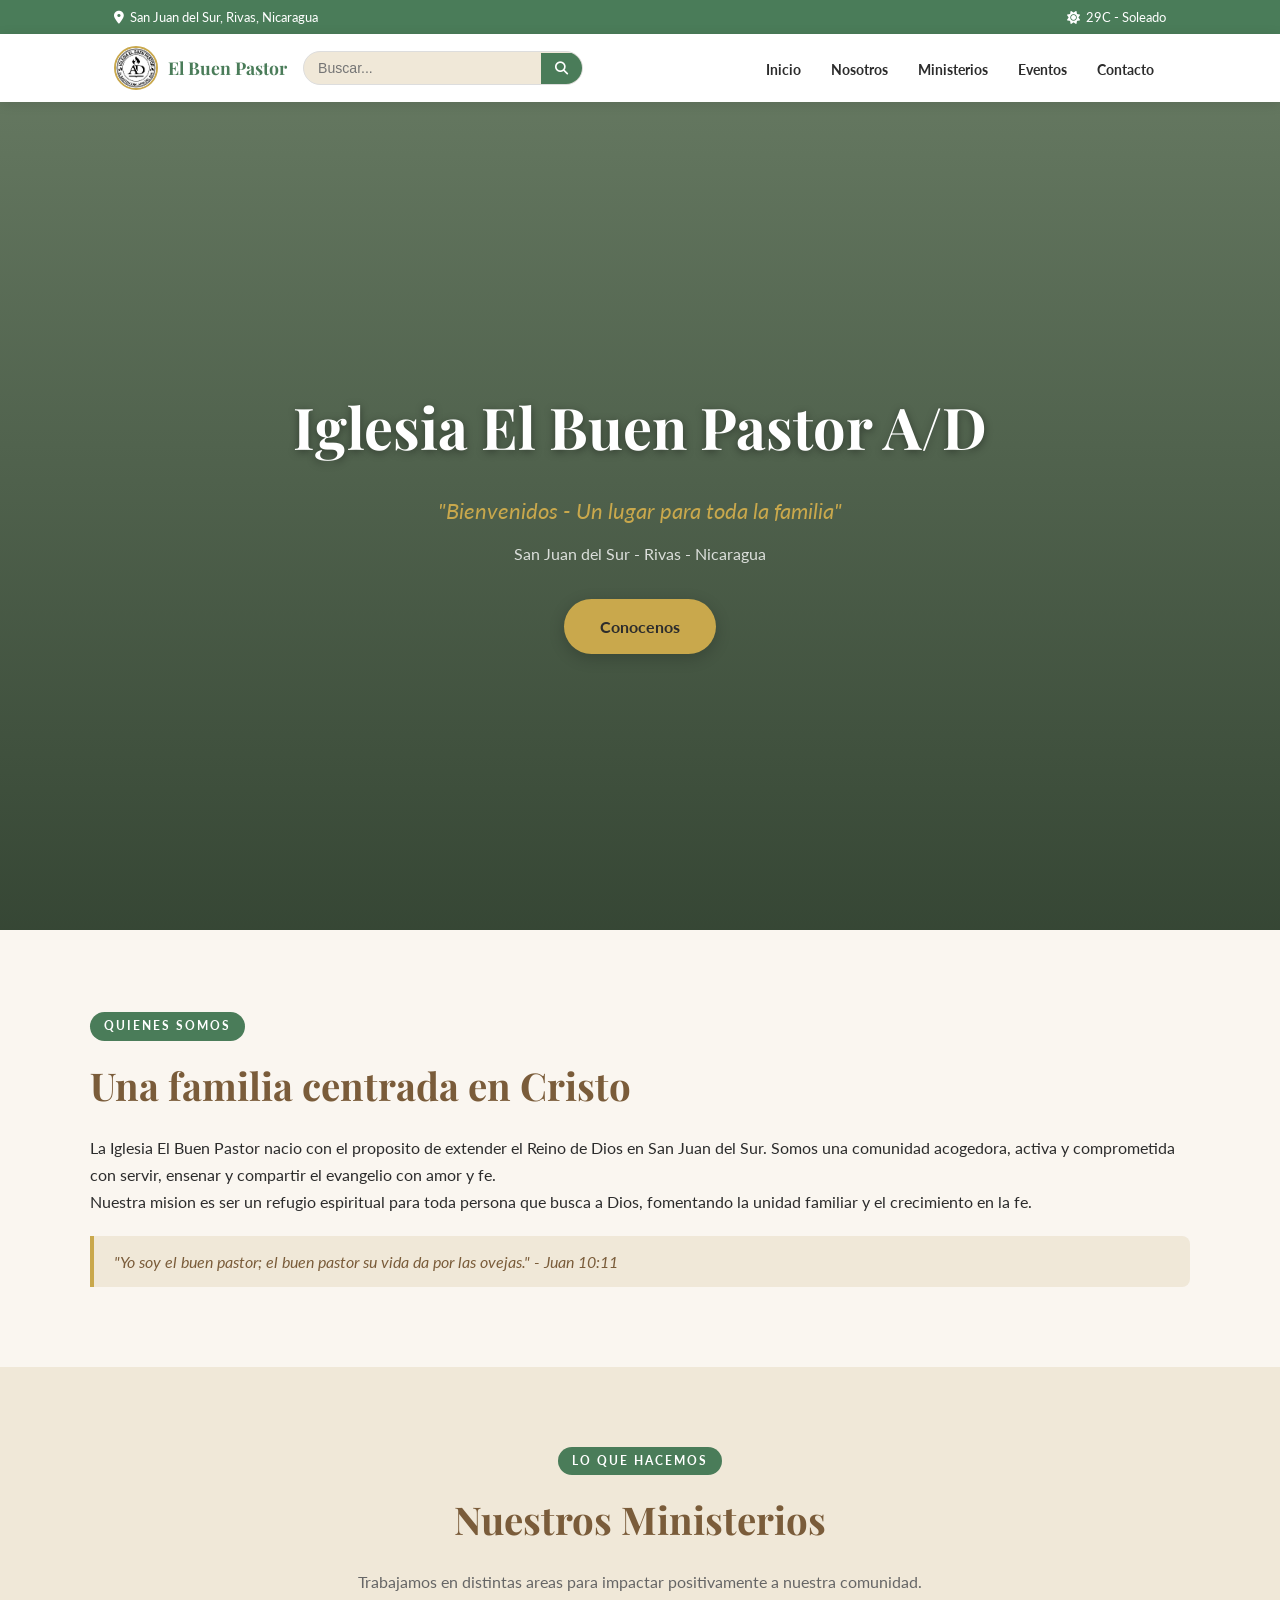
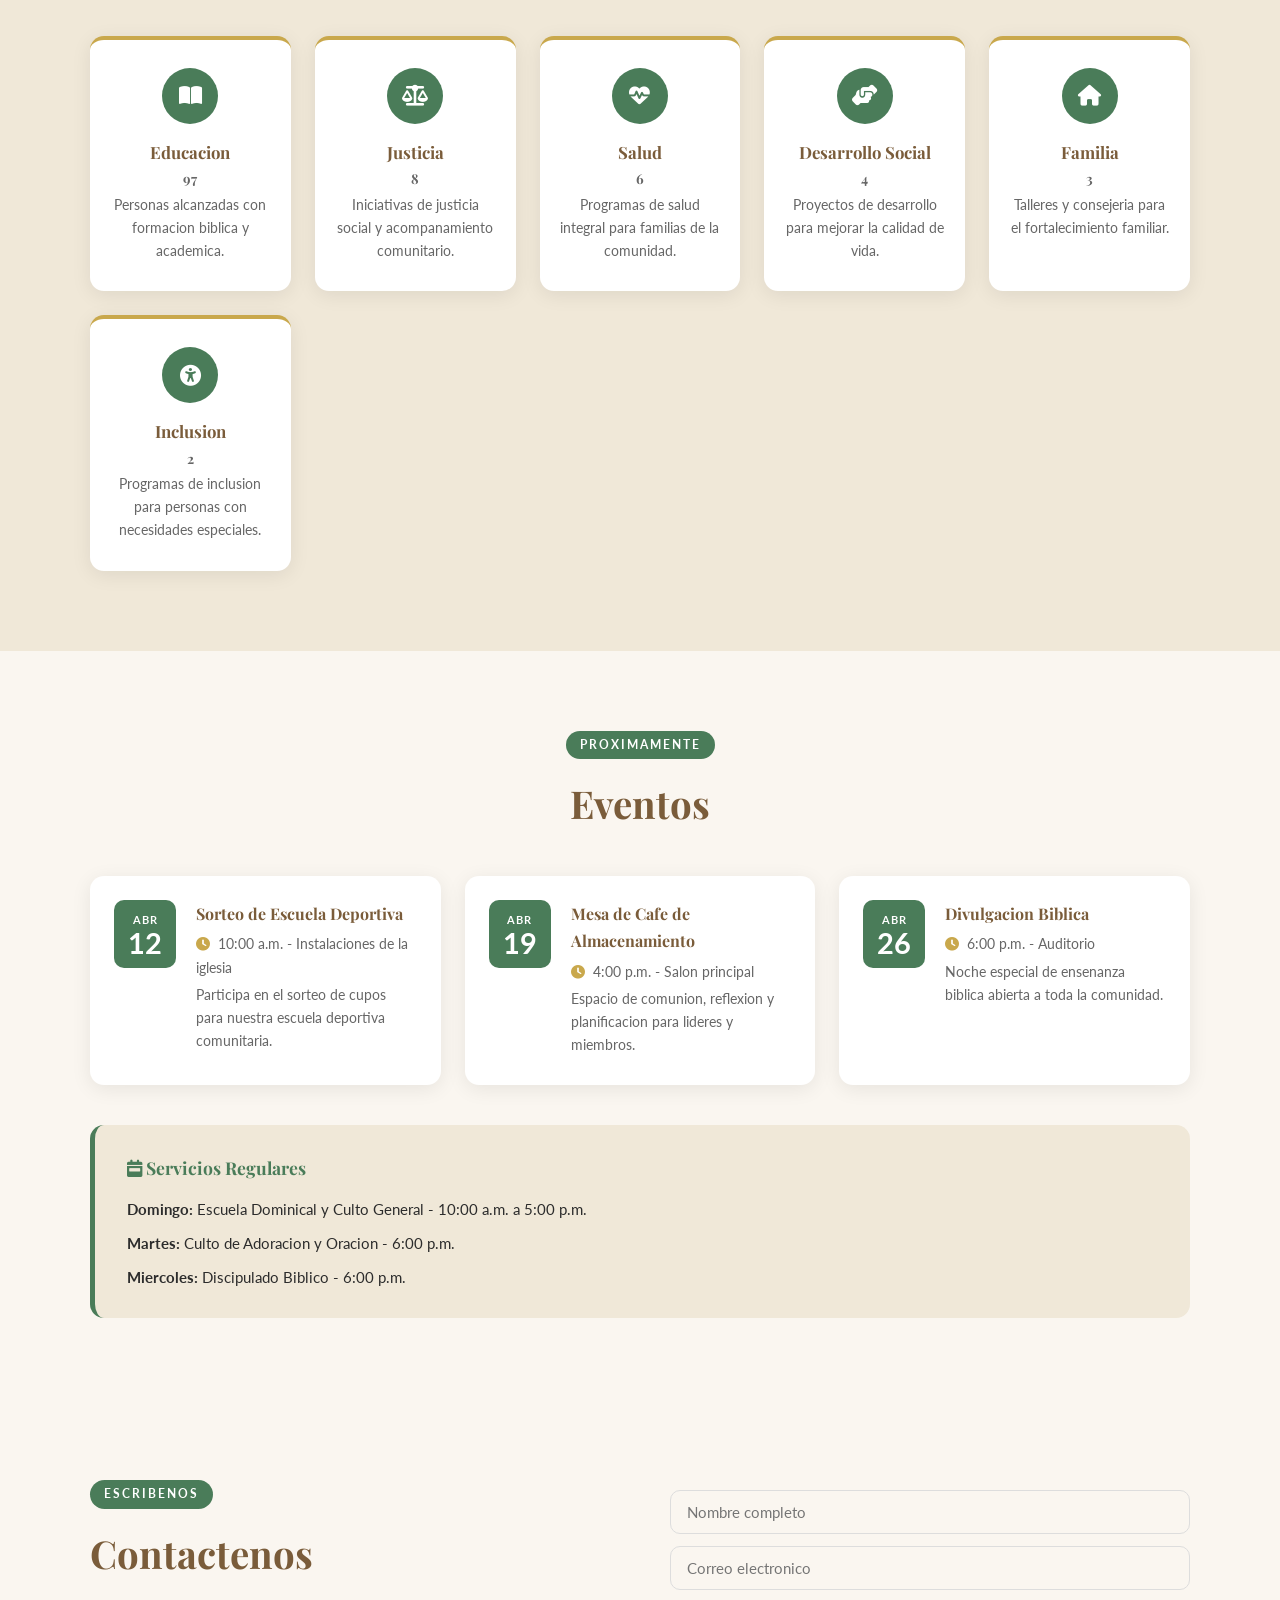
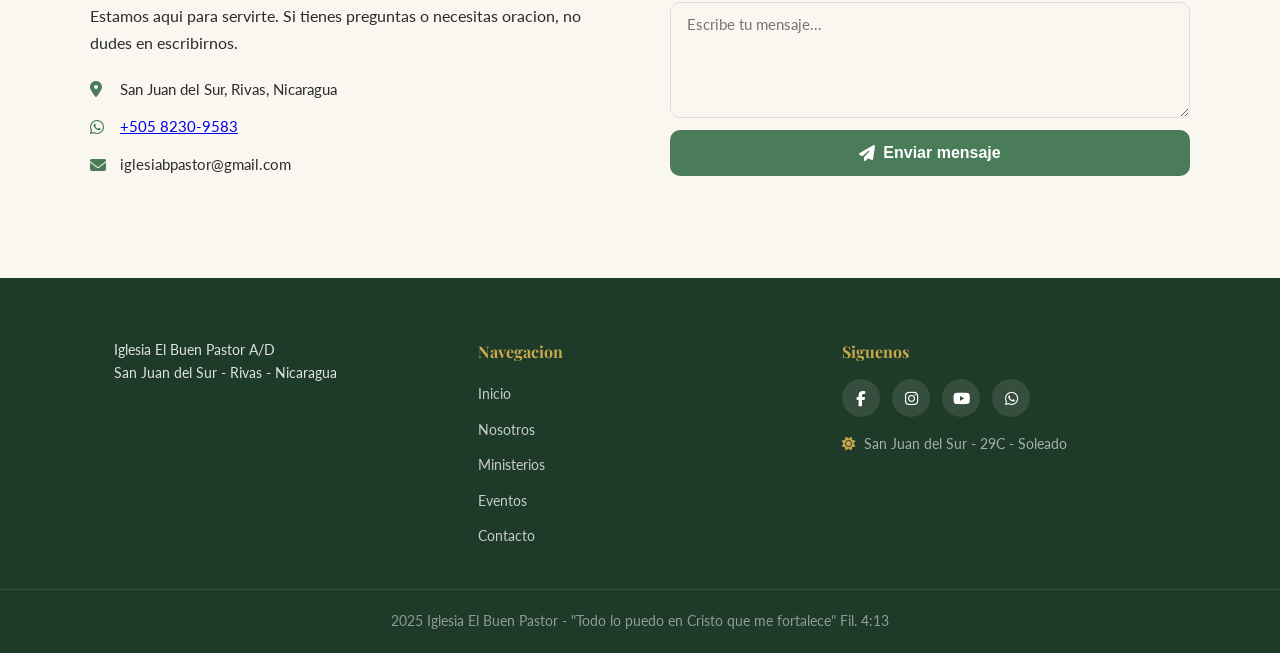
==== index.html @ 1d716d37 "Quitar telefono, dejar solo WhatsApp" ====
﻿<!DOCTYPE html>
<html lang="es">
<head>
  <meta charset="UTF-8">
  <meta name="viewport" content="width=device-width, initial-scale=1.0">
  <title>Iglesia El Buen Pastor - San Juan del Sur</title>
  <link rel="stylesheet" href="style.css">
  <link href="https://fonts.googleapis.com/css2?family=Playfair+Display:wght@600;700&family=Lato:wght@300;400;700&display=swap" rel="stylesheet">
  <link rel="stylesheet" href="https://cdnjs.cloudflare.com/ajax/libs/font-awesome/6.5.0/css/all.min.css">
</head>
<body>
  <div class="topbar">
    <div class="topbar-inner">
      <span><i class="fas fa-map-marker-alt"></i> San Juan del Sur, Rivas, Nicaragua</span>
      <span><i class="fas fa-sun"></i> 29C - Soleado</span>
    </div>
  </div>
  <nav class="navbar" id="navbar">
    <div class="nav-inner">
      <a href="#inicio" class="nav-logo">
        <img src="logo.jpg" alt="Logo">
        <span>El Buen Pastor</span>
      </a>
      <div class="search-bar">
        <input type="text" id="searchInput" placeholder="Buscar...">
        <button onclick="buscar()"><i class="fas fa-search"></i></button>
      </div>
      <button class="hamburger" id="hamburger"><i class="fas fa-bars"></i></button>
      <ul class="nav-links" id="navLinks">
        <li><a href="#inicio">Inicio</a></li>
        <li><a href="#nosotros">Nosotros</a></li>
        <li><a href="#ministerios">Ministerios</a></li>
        <li><a href="#eventos">Eventos</a></li>
        <li><a href="#contacto">Contacto</a></li>
      </ul>
    </div>
  </nav>
  <header id="inicio" class="hero">
    <div class="hero-overlay">
      <h1>Iglesia El Buen Pastor A/D</h1>
      <p class="hero-lema">"Bienvenidos - Un lugar para toda la familia"</p>
      <p class="hero-sub">San Juan del Sur - Rivas - Nicaragua</p>
      <a href="#nosotros" class="btn-hero">Conocenos</a>
    </div>
  </header>
  <main>
    <section id="nosotros" class="section fade-in">
      <div class="section-inner">
        <div class="col-text">
          <span class="label">Quienes somos</span>
          <h2>Una familia centrada en Cristo</h2>
          <p>La Iglesia El Buen Pastor nacio con el proposito de extender el Reino de Dios en San Juan del Sur. Somos una comunidad acogedora, activa y comprometida con servir, ensenar y compartir el evangelio con amor y fe.</p>
          <p>Nuestra mision es ser un refugio espiritual para toda persona que busca a Dios, fomentando la unidad familiar y el crecimiento en la fe.</p>
          <blockquote>"Yo soy el buen pastor; el buen pastor su vida da por las ovejas." - Juan 10:11</blockquote>
        </div>
      </div>
    </section>
    <section id="ministerios" class="section section-alt fade-in">
      <div class="section-inner">
        <span class="label center">Lo que hacemos</span>
        <h2 class="center">Nuestros Ministerios</h2>
        <p class="center sub">Trabajamos en distintas areas para impactar positivamente a nuestra comunidad.</p>
        <div class="cards">
          <div class="card"><div class="card-icon"><i class="fas fa-book-open"></i></div><h3>Educacion</h3><p class="card-num">97</p><p>Personas alcanzadas con formacion biblica y academica.</p></div>
          <div class="card"><div class="card-icon"><i class="fas fa-balance-scale"></i></div><h3>Justicia</h3><p class="card-num">8</p><p>Iniciativas de justicia social y acompanamiento comunitario.</p></div>
          <div class="card"><div class="card-icon"><i class="fas fa-heartbeat"></i></div><h3>Salud</h3><p class="card-num">6</p><p>Programas de salud integral para familias de la comunidad.</p></div>
          <div class="card"><div class="card-icon"><i class="fas fa-hands-helping"></i></div><h3>Desarrollo Social</h3><p class="card-num">4</p><p>Proyectos de desarrollo para mejorar la calidad de vida.</p></div>
          <div class="card"><div class="card-icon"><i class="fas fa-home"></i></div><h3>Familia</h3><p class="card-num">3</p><p>Talleres y consejeria para el fortalecimiento familiar.</p></div>
          <div class="card"><div class="card-icon"><i class="fas fa-universal-access"></i></div><h3>Inclusion</h3><p class="card-num">2</p><p>Programas de inclusion para personas con necesidades especiales.</p></div>
        </div>
      </div>
    </section>
    <section id="eventos" class="section fade-in">
      <div class="section-inner">
        <span class="label center">Proximamente</span>
        <h2 class="center">Eventos</h2>
        <div class="eventos-grid">
          <div class="evento-card"><div class="evento-fecha"><span class="mes">ABR</span><span class="dia">12</span></div><div class="evento-info"><h3>Sorteo de Escuela Deportiva</h3><p><i class="fas fa-clock"></i> 10:00 a.m. - Instalaciones de la iglesia</p><p>Participa en el sorteo de cupos para nuestra escuela deportiva comunitaria.</p></div></div>
          <div class="evento-card"><div class="evento-fecha"><span class="mes">ABR</span><span class="dia">19</span></div><div class="evento-info"><h3>Mesa de Cafe de Almacenamiento</h3><p><i class="fas fa-clock"></i> 4:00 p.m. - Salon principal</p><p>Espacio de comunion, reflexion y planificacion para lideres y miembros.</p></div></div>
          <div class="evento-card"><div class="evento-fecha"><span class="mes">ABR</span><span class="dia">26</span></div><div class="evento-info"><h3>Divulgacion Biblica</h3><p><i class="fas fa-clock"></i> 6:00 p.m. - Auditorio</p><p>Noche especial de ensenanza biblica abierta a toda la comunidad.</p></div></div>
        </div>
        <div class="horarios">
          <h3><i class="fas fa-calendar-week"></i> Servicios Regulares</h3>
          <ul>
            <li><strong>Domingo:</strong> Escuela Dominical y Culto General - 10:00 a.m. a 5:00 p.m.</li>
            <li><strong>Martes:</strong> Culto de Adoracion y Oracion - 6:00 p.m.</li>
            <li><strong>Miercoles:</strong> Discipulado Biblico - 6:00 p.m.</li>
          </ul>
        </div>
      </div>
    </section>
    <section id="contacto" class="section fade-in">
      <div class="section-inner two-col">
        <div class="col-text">
          <span class="label">Escribenos</span>
          <h2>Contactenos</h2>
          <p>Estamos aqui para servirte. Si tienes preguntas o necesitas oracion, no dudes en escribirnos.</p>
          <ul class="contact-info">
            <li><i class="fas fa-map-marker-alt"></i> San Juan del Sur, Rivas, Nicaragua</li>
            <li><i class="fab fa-whatsapp"></i> <a href="https://wa.me/50582309583" target="_blank">+505 8230-9583</a></li><li><i class="fas fa-envelope"></i> iglesiabpastor@gmail.com</li>
          </ul>
        </div>
        <div class="col-form">
          <form id="contactForm">
            <input type="text" id="nombre" placeholder="Nombre completo" required>
            <input type="email" id="email" placeholder="Correo electronico" required>
            <textarea id="mensaje" rows="5" placeholder="Escribe tu mensaje..." required></textarea>
            <button type="submit"><i class="fas fa-paper-plane"></i> Enviar mensaje</button>
          </form>
          <p id="confirmacion"></p>
        </div>
      </div>
    </section>
  </main>
  <footer>
    <div class="footer-inner">
      <div class="footer-brand">
        <p>Iglesia El Buen Pastor A/D<br>San Juan del Sur - Rivas - Nicaragua</p>
      </div>
      <div class="footer-links">
        <h4>Navegacion</h4>
        <ul>
          <li><a href="#inicio">Inicio</a></li>
          <li><a href="#nosotros">Nosotros</a></li>
          <li><a href="#ministerios">Ministerios</a></li>
          <li><a href="#eventos">Eventos</a></li>
          <li><a href="#contacto">Contacto</a></li>
        </ul>
      </div>
      <div class="footer-social">
        <h4>Siguenos</h4>
        <div class="social-icons">
          <a href="#" aria-label="Facebook"><i class="fab fa-facebook-f"></i></a>
          <a href="#" aria-label="Instagram"><i class="fab fa-instagram"></i></a>
          <a href="#" aria-label="YouTube"><i class="fab fa-youtube"></i></a>
          <a href="https://wa.me/50582309583" target="_blank" aria-label="WhatsApp"><i class="fab fa-whatsapp"></i></a>
        </div>
        <p class="clima"><i class="fas fa-sun"></i> San Juan del Sur - 29C - Soleado</p>
      </div>
    </div>
    <div class="footer-bottom">
      <p>2025 Iglesia El Buen Pastor - "Todo lo puedo en Cristo que me fortalece" Fil. 4:13</p>
    </div>
  </footer>
  <script src="script.js"></script>
</body>
</html>
---- style.css ----
/* ===== RESET & BASE ===== */
*, *::before, *::after { margin: 0; padding: 0; box-sizing: border-box; }

:root {
  --cream: #faf6f0;
  --beige: #f0e8d8;
  --green: #4a7c59;
  --green-light: #6a9e78;
  --gold: #c9a84c;
  --brown: #7a5c3a;
  --dark: #2c2c2c;
  --white: #ffffff;
  --shadow: 0 4px 20px rgba(0,0,0,0.08);
  --radius: 14px;
}

html { scroll-behavior: smooth; }

body {
  font-family: 'Lato', sans-serif;
  background: var(--cream);
  color: var(--dark);
  line-height: 1.7;
}

h1, h2, h3 { font-family: 'Playfair Display', serif; }

/* ===== TOPBAR ===== */
.topbar {
  background: var(--green);
  color: var(--white);
  font-size: 0.82rem;
  padding: 6px 0;
}
.topbar-inner {
  max-width: 1100px;
  margin: 0 auto;
  padding: 0 24px;
  display: flex;
  justify-content: space-between;
  flex-wrap: wrap;
  gap: 6px;
}
.topbar span { display: flex; align-items: center; gap: 6px; }

/* ===== NAVBAR ===== */
.navbar {
  position: sticky;
  top: 0;
  z-index: 100;
  background: var(--white);
  box-shadow: 0 2px 12px rgba(0,0,0,0.1);
}
.nav-inner {
  max-width: 1100px;
  margin: 0 auto;
  padding: 12px 24px;
  display: flex;
  align-items: center;
  gap: 16px;
  flex-wrap: wrap;
}
.nav-logo {
  display: flex;
  align-items: center;
  gap: 10px;
  text-decoration: none;
  color: var(--green);
  font-family: 'Playfair Display', serif;
  font-size: 1.1rem;
  font-weight: 700;
  flex-shrink: 0;
}
.nav-logo img {
  width: 44px;
  height: 44px;
  border-radius: 50%;
  object-fit: cover;
  border: 2px solid var(--gold);
}
.search-bar {
  display: flex;
  align-items: center;
  background: var(--beige);
  border-radius: 30px;
  overflow: hidden;
  flex: 1;
  max-width: 280px;
  border: 1px solid #ddd;
}
.search-bar input {
  border: none;
  background: transparent;
  padding: 8px 14px;
  font-size: 0.88rem;
  width: 100%;
  outline: none;
  color: var(--dark);
}
.search-bar button {
  background: var(--green);
  border: none;
  color: white;
  padding: 8px 14px;
  cursor: pointer;
  transition: background 0.3s;
}
.search-bar button:hover { background: var(--green-light); }

.nav-links {
  list-style: none;
  display: flex;
  gap: 6px;
  margin-left: auto;
  flex-wrap: wrap;
}
.nav-links li a {
  text-decoration: none;
  color: var(--dark);
  font-size: 0.9rem;
  font-weight: 700;
  padding: 6px 12px;
  border-radius: 6px;
  transition: all 0.3s;
}
.nav-links li a:hover {
  background: var(--green);
  color: var(--white);
}
.hamburger {
  display: none;
  background: none;
  border: none;
  font-size: 1.4rem;
  color: var(--green);
  cursor: pointer;
  margin-left: auto;
}

/* ===== HERO ===== */
.hero {
  min-height: 92vh;
  background: url('https://images.unsplash.com/photo-1506744038136-46273834b3fb?auto=format&fit=crop&w=1400&q=80') center/cover no-repeat;
  display: flex;
  align-items: center;
  justify-content: center;
  text-align: center;
  position: relative;
}
.hero-overlay {
  background: linear-gradient(to bottom, rgba(42,70,40,0.72), rgba(20,40,20,0.85));
  width: 100%;
  min-height: 92vh;
  display: flex;
  flex-direction: column;
  align-items: center;
  justify-content: center;
  padding: 60px 24px;
}
.hero h1 {
  font-size: clamp(2rem, 5vw, 3.6rem);
  color: var(--white);
  margin-bottom: 16px;
  text-shadow: 0 2px 8px rgba(0,0,0,0.4);
}
.hero-lema {
  font-size: clamp(1rem, 2.5vw, 1.4rem);
  color: var(--gold);
  font-style: italic;
  margin-bottom: 10px;
}
.hero-sub {
  color: rgba(255,255,255,0.8);
  font-size: 1rem;
  margin-bottom: 32px;
}
.btn-hero {
  display: inline-block;
  background: var(--gold);
  color: var(--dark);
  padding: 14px 36px;
  border-radius: 40px;
  font-weight: 700;
  text-decoration: none;
  font-size: 1rem;
  transition: all 0.3s;
  box-shadow: 0 4px 16px rgba(0,0,0,0.2);
}
.btn-hero:hover {
  background: var(--white);
  transform: translateY(-2px);
}

/* ===== SECTIONS ===== */
.section { padding: 80px 24px; }
.section-alt { background: var(--beige); }
.section-inner { max-width: 1100px; margin: 0 auto; }

.label {
  display: inline-block;
  background: var(--green);
  color: var(--white);
  font-size: 0.75rem;
  font-weight: 700;
  letter-spacing: 2px;
  text-transform: uppercase;
  padding: 4px 14px;
  border-radius: 20px;
  margin-bottom: 12px;
}
.label.center { display: block; text-align: center; width: fit-content; margin: 0 auto 12px; }

h2 { font-size: clamp(1.6rem, 3vw, 2.4rem); color: var(--brown); margin-bottom: 16px; }
h2.center { text-align: center; }
p.center { text-align: center; }
p.sub { color: #666; max-width: 600px; margin: 0 auto 40px; }

/* Two column layout */
.two-col {
  display: grid;
  grid-template-columns: 1fr 1fr;
  gap: 60px;
  align-items: center;
}
.col-img img {
  width: 100%;
  border-radius: var(--radius);
  box-shadow: var(--shadow);
  object-fit: cover;
  max-height: 380px;
}
blockquote {
  border-left: 4px solid var(--gold);
  padding: 12px 20px;
  margin-top: 20px;
  background: var(--beige);
  border-radius: 0 8px 8px 0;
  font-style: italic;
  color: var(--brown);
}

/* ===== CARDS (MINISTERIOS) ===== */
.cards {
  display: grid;
  grid-template-columns: repeat(auto-fit, minmax(200px, 1fr));
  gap: 24px;
  margin-top: 40px;
}
.card {
  background: var(--white);
  border-radius: var(--radius);
  padding: 28px 20px;
  text-align: center;
  box-shadow: var(--shadow);
  transition: transform 0.3s, box-shadow 0.3s;
  border-top: 4px solid var(--gold);
}
.card:hover { transform: translateY(-6px); box-shadow: 0 10px 30px rgba(0,0,0,0.12); }
.card-icon {
  width: 56px; height: 56px;
  background: var(--green);
  border-radius: 50%;
  display: flex; align-items: center; justify-content: center;
  margin: 0 auto 14px;
  color: white;
  font-size: 1.3rem;
}
.card h3 { font-size: 1.05rem; color: var(--brown); margin-bottom: 6px; }
.card-num {
  font-family: 'Playfair Display', serif;
  font-size: 2.2rem;
  color: var(--green);
  font-weight: 700;
  line-height: 1;
  margin-bottom: 8px;
}
.card p { font-size: 0.85rem; color: #666; }

/* ===== EVENTOS ===== */
.eventos-grid {
  display: grid;
  grid-template-columns: repeat(auto-fit, minmax(280px, 1fr));
  gap: 24px;
  margin-top: 40px;
}
.evento-card {
  background: var(--white);
  border-radius: var(--radius);
  padding: 24px;
  box-shadow: var(--shadow);
  display: flex;
  gap: 20px;
  align-items: flex-start;
  transition: transform 0.3s;
}
.evento-card:hover { transform: translateY(-4px); }
.evento-fecha {
  background: var(--green);
  color: white;
  border-radius: 10px;
  padding: 10px 14px;
  text-align: center;
  flex-shrink: 0;
  min-width: 56px;
}
.evento-fecha .mes { display: block; font-size: 0.7rem; font-weight: 700; letter-spacing: 1px; text-transform: uppercase; }
.evento-fecha .dia { display: block; font-size: 1.8rem; font-weight: 700; line-height: 1; }
.evento-info h3 { font-size: 1rem; color: var(--brown); margin-bottom: 6px; }
.evento-info p { font-size: 0.85rem; color: #666; margin-bottom: 4px; }
.evento-info p i { color: var(--gold); margin-right: 4px; }

.horarios {
  margin-top: 40px;
  background: var(--beige);
  border-radius: var(--radius);
  padding: 28px 32px;
  border-left: 5px solid var(--green);
}
.horarios h3 { color: var(--green); margin-bottom: 14px; font-size: 1.1rem; }
.horarios ul { list-style: none; display: flex; flex-direction: column; gap: 8px; }
.horarios li { font-size: 0.95rem; color: var(--dark); }

/* ===== GALERÍA ===== */
.galeria {
  display: grid;
  grid-template-columns: repeat(auto-fill, minmax(240px, 1fr));
  gap: 16px;
  margin-top: 40px;
}
.galeria img {
  width: 100%;
  height: 200px;
  object-fit: cover;
  border-radius: var(--radius);
  box-shadow: var(--shadow);
  transition: transform 0.3s, box-shadow 0.3s;
}
.galeria img:hover { transform: scale(1.04); box-shadow: 0 8px 24px rgba(0,0,0,0.15); }

/* ===== CONTACTO ===== */
.contact-info {
  list-style: none;
  margin: 20px 0;
  display: flex;
  flex-direction: column;
  gap: 12px;
}
.contact-info li {
  display: flex;
  align-items: center;
  gap: 10px;
  font-size: 0.95rem;
}
.contact-info li i { color: var(--green); font-size: 1rem; width: 20px; }

.col-form form {
  display: flex;
  flex-direction: column;
  gap: 12px;
}
.col-form input,
.col-form textarea {
  padding: 12px 16px;
  border: 1.5px solid #ddd;
  border-radius: 10px;
  font-size: 0.95rem;
  font-family: 'Lato', sans-serif;
  background: var(--cream);
  transition: border 0.3s;
  outline: none;
}
.col-form input:focus,
.col-form textarea:focus { border-color: var(--green); }
.col-form button {
  background: var(--green);
  color: white;
  border: none;
  padding: 14px;
  border-radius: 10px;
  font-size: 1rem;
  font-weight: 700;
  cursor: pointer;
  transition: background 0.3s, transform 0.2s;
  display: flex;
  align-items: center;
  justify-content: center;
  gap: 8px;
}
.col-form button:hover { background: var(--green-light); transform: translateY(-2px); }
#confirmacion { margin-top: 10px; color: var(--green); font-weight: 700; text-align: center; }

/* ===== FOOTER ===== */
footer {
  background: #1e3a28;
  color: rgba(255,255,255,0.85);
}
.footer-inner {
  max-width: 1100px;
  margin: 0 auto;
  padding: 60px 24px 40px;
  display: grid;
  grid-template-columns: repeat(auto-fit, minmax(200px, 1fr));
  gap: 40px;
}
.footer-brand img {
  width: 60px; height: 60px;
  border-radius: 50%;
  object-fit: cover;
  border: 2px solid var(--gold);
  margin-bottom: 12px;
}
.footer-brand p { font-size: 0.9rem; line-height: 1.6; }
.footer-links h4, .footer-social h4 {
  color: var(--gold);
  font-family: 'Playfair Display', serif;
  margin-bottom: 14px;
  font-size: 1rem;
}
.footer-links ul { list-style: none; display: flex; flex-direction: column; gap: 8px; }
.footer-links ul li a {
  color: rgba(255,255,255,0.75);
  text-decoration: none;
  font-size: 0.9rem;
  transition: color 0.3s;
}
.footer-links ul li a:hover { color: var(--gold); }
.social-icons { display: flex; gap: 12px; margin-bottom: 16px; }
.social-icons a {
  width: 38px; height: 38px;
  background: rgba(255,255,255,0.1);
  border-radius: 50%;
  display: flex; align-items: center; justify-content: center;
  color: white;
  text-decoration: none;
  transition: background 0.3s, transform 0.3s;
  font-size: 0.95rem;
}
.social-icons a:hover { background: var(--gold); transform: translateY(-3px); }
.clima { font-size: 0.85rem; color: rgba(255,255,255,0.6); }
.clima i { color: var(--gold); margin-right: 4px; }
.footer-bottom {
  border-top: 1px solid rgba(255,255,255,0.1);
  text-align: center;
  padding: 20px 24px;
  font-size: 0.85rem;
  color: rgba(255,255,255,0.5);
}

/* ===== FADE IN ANIMATION ===== */
.fade-in {
  opacity: 0;
  transform: translateY(30px);
  transition: opacity 0.8s ease, transform 0.8s ease;
}
.fade-in.visible {
  opacity: 1;
  transform: translateY(0);
}

/* ===== RESPONSIVE ===== */
@media (max-width: 768px) {
  .two-col { grid-template-columns: 1fr; gap: 32px; }
  .col-img { order: -1; }
  .hamburger { display: block; }
  .nav-links {
    display: none;
    flex-direction: column;
    width: 100%;
    background: var(--white);
    padding: 12px 0;
    border-top: 1px solid #eee;
  }
  .nav-links.open { display: flex; }
  .nav-links li a { padding: 10px 24px; display: block; }
  .search-bar { max-width: 100%; flex: 1; }
  .nav-inner { flex-wrap: wrap; }
  .footer-inner { grid-template-columns: 1fr; gap: 28px; }
}
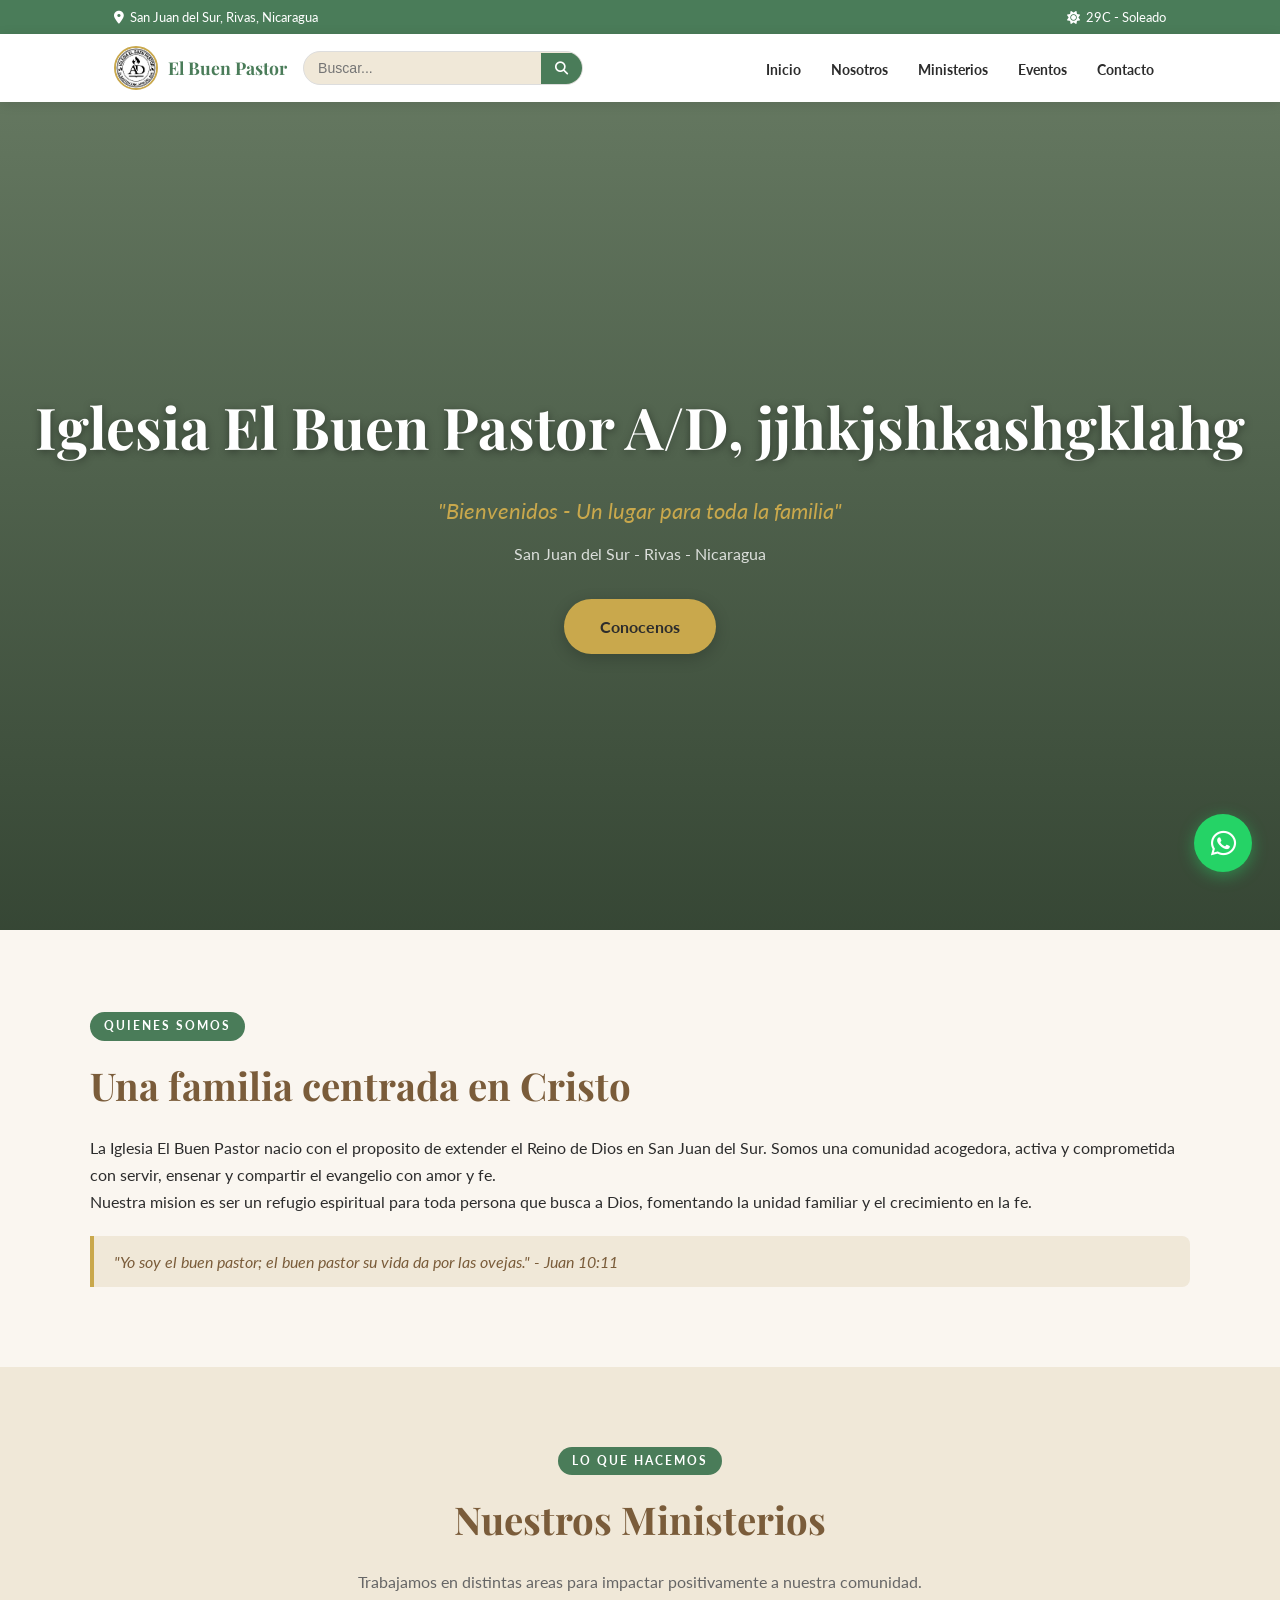
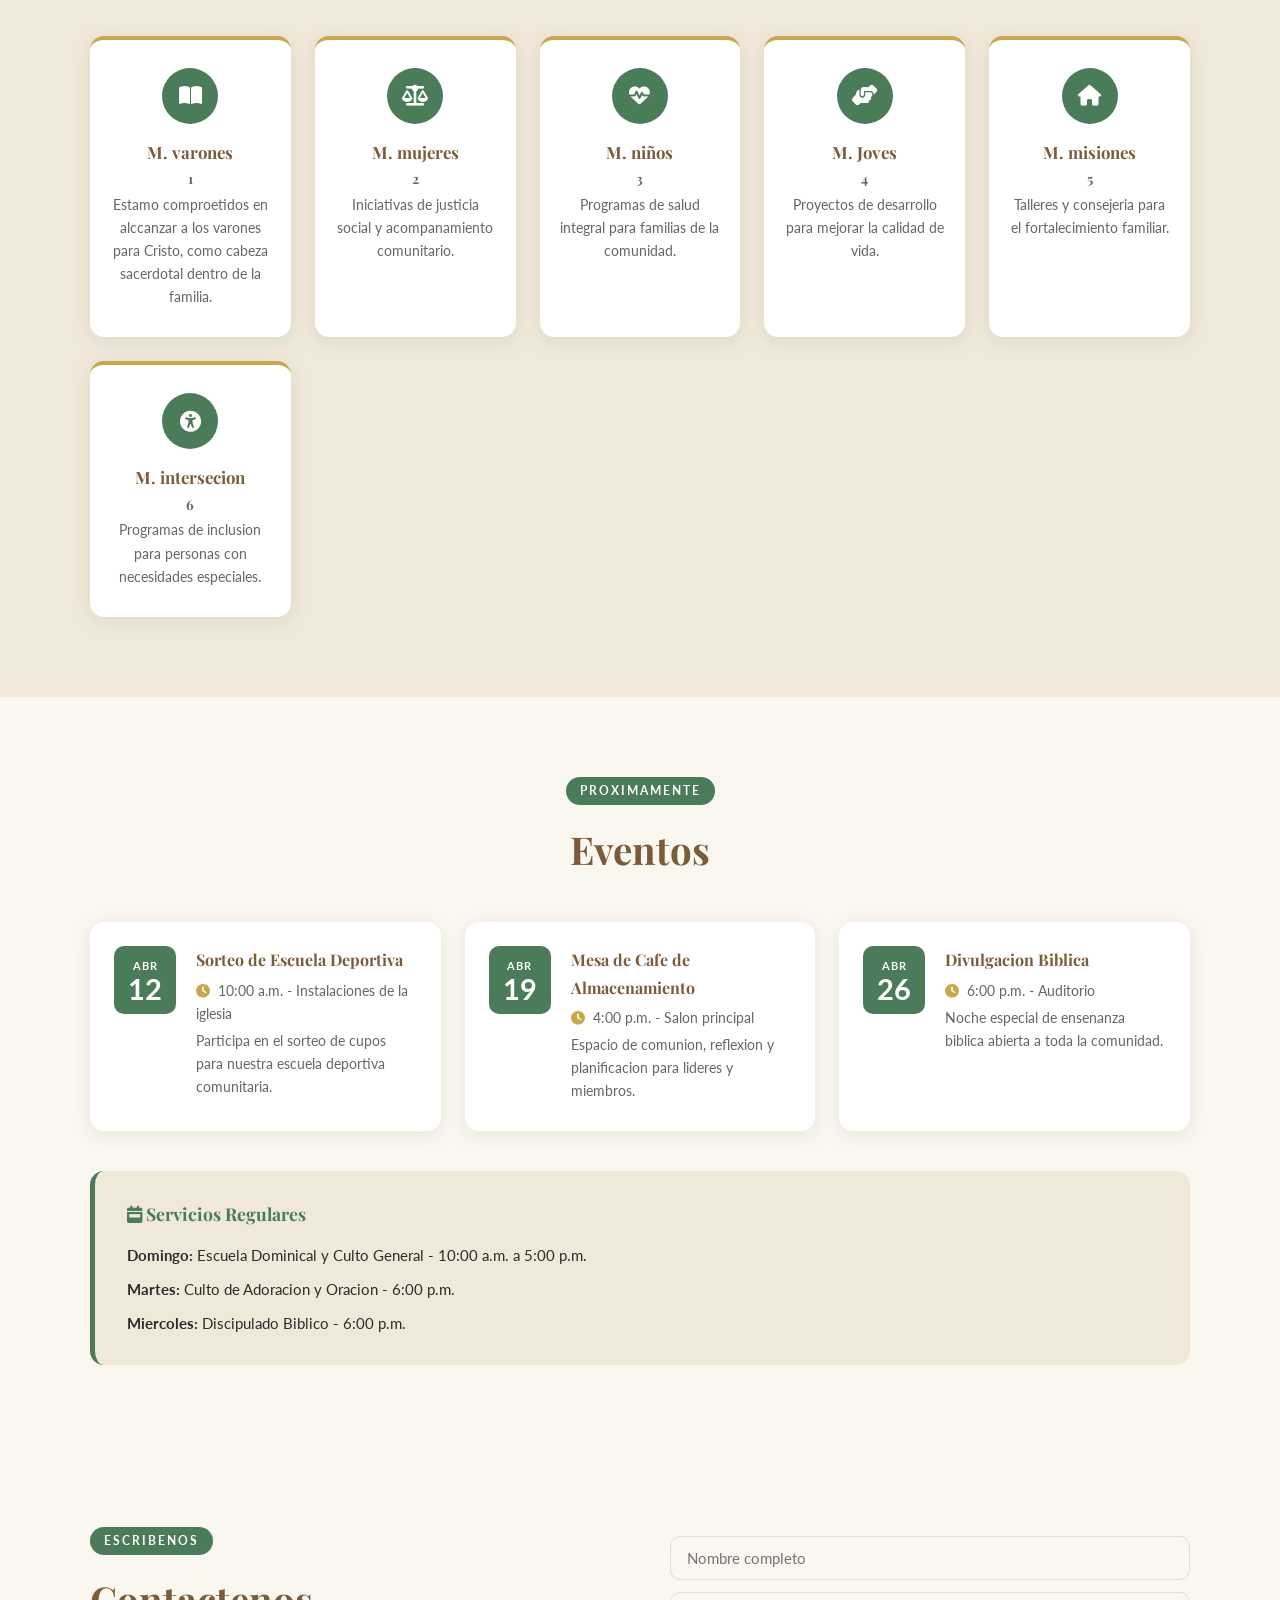
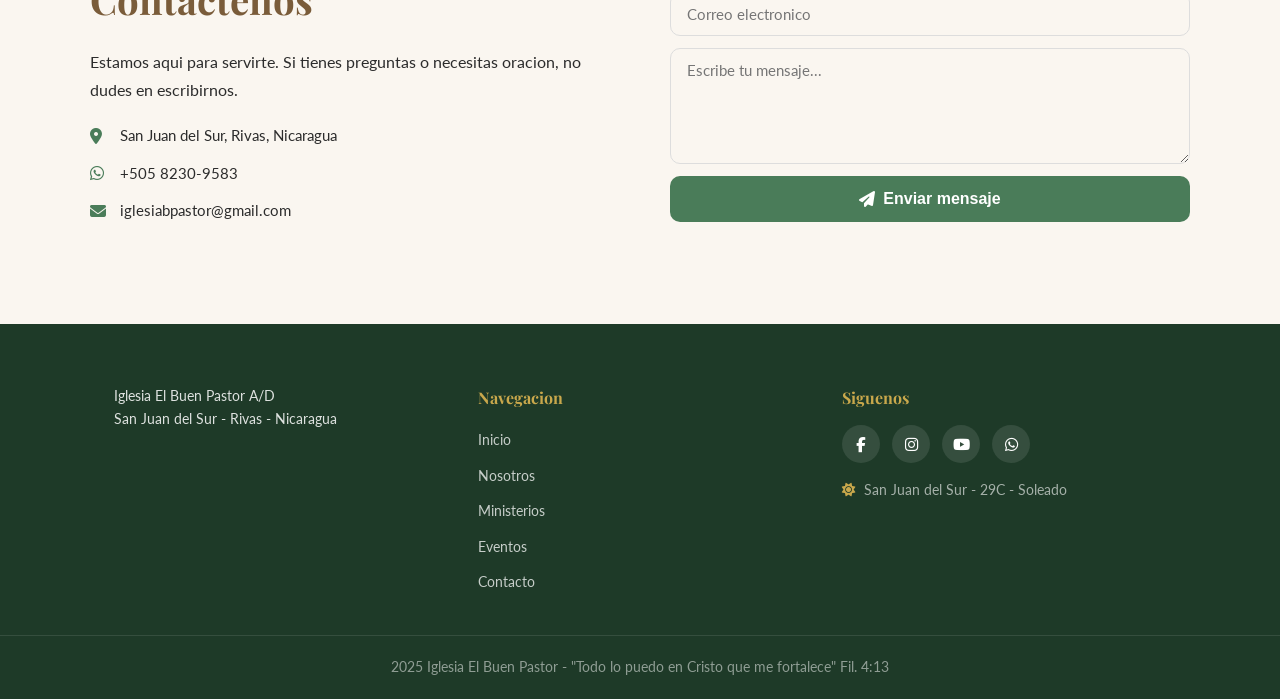
==== commit 24aa84c9: "Agregar boton flotante WhatsApp y corregir numero duplicado en contacto" ====
--- a/index.html
+++ b/index.html
@@ -37,7 +37,7 @@
   </nav>
   <header id="inicio" class="hero">
     <div class="hero-overlay">
-      <h1>Iglesia El Buen Pastor A/D</h1>
+      <h1>Iglesia El Buen Pastor A/D, jjhkjshkashgklahg</h1>
       <p class="hero-lema">"Bienvenidos - Un lugar para toda la familia"</p>
       <p class="hero-sub">San Juan del Sur - Rivas - Nicaragua</p>
       <a href="#nosotros" class="btn-hero">Conocenos</a>
@@ -61,12 +61,12 @@
         <h2 class="center">Nuestros Ministerios</h2>
         <p class="center sub">Trabajamos en distintas areas para impactar positivamente a nuestra comunidad.</p>
         <div class="cards">
-          <div class="card"><div class="card-icon"><i class="fas fa-book-open"></i></div><h3>Educacion</h3><p class="card-num">97</p><p>Personas alcanzadas con formacion biblica y academica.</p></div>
-          <div class="card"><div class="card-icon"><i class="fas fa-balance-scale"></i></div><h3>Justicia</h3><p class="card-num">8</p><p>Iniciativas de justicia social y acompanamiento comunitario.</p></div>
-          <div class="card"><div class="card-icon"><i class="fas fa-heartbeat"></i></div><h3>Salud</h3><p class="card-num">6</p><p>Programas de salud integral para familias de la comunidad.</p></div>
-          <div class="card"><div class="card-icon"><i class="fas fa-hands-helping"></i></div><h3>Desarrollo Social</h3><p class="card-num">4</p><p>Proyectos de desarrollo para mejorar la calidad de vida.</p></div>
-          <div class="card"><div class="card-icon"><i class="fas fa-home"></i></div><h3>Familia</h3><p class="card-num">3</p><p>Talleres y consejeria para el fortalecimiento familiar.</p></div>
-          <div class="card"><div class="card-icon"><i class="fas fa-universal-access"></i></div><h3>Inclusion</h3><p class="card-num">2</p><p>Programas de inclusion para personas con necesidades especiales.</p></div>
+          <div class="card"><div class="card-icon"><i class="fas fa-book-open"></i></div><h3>M. varones</h3><p class="card-num">1</p><p>Estamo comproetidos en alccanzar a los varones para Cristo, como cabeza sacerdotal dentro de la familia.</p></div>
+          <div class="card"><div class="card-icon"><i class="fas fa-balance-scale"></i></div><h3>M. mujeres</h3><p class="card-num">2</p><p>Iniciativas de justicia social y acompanamiento comunitario.</p></div>
+          <div class="card"><div class="card-icon"><i class="fas fa-heartbeat"></i></div><h3>M. niños</h3><p class="card-num">3</p><p>Programas de salud integral para familias de la comunidad.</p></div>
+          <div class="card"><div class="card-icon"><i class="fas fa-hands-helping"></i></div><h3>M. Joves</h3><p class="card-num">4</p><p>Proyectos de desarrollo para mejorar la calidad de vida.</p></div>
+          <div class="card"><div class="card-icon"><i class="fas fa-home"></i></div><h3>M. misiones</h3><p class="card-num">5</p><p>Talleres y consejeria para el fortalecimiento familiar.</p></div>
+          <div class="card"><div class="card-icon"><i class="fas fa-universal-access"></i></div><h3>M. intersecion</h3><p class="card-num">6</p><p>Programas de inclusion para personas con necesidades especiales.</p></div>
         </div>
       </div>
     </section>
@@ -97,7 +97,8 @@
           <p>Estamos aqui para servirte. Si tienes preguntas o necesitas oracion, no dudes en escribirnos.</p>
           <ul class="contact-info">
             <li><i class="fas fa-map-marker-alt"></i> San Juan del Sur, Rivas, Nicaragua</li>
-            <li><i class="fab fa-whatsapp"></i> <a href="https://wa.me/50582309583" target="_blank">+505 8230-9583</a></li><li><i class="fas fa-envelope"></i> iglesiabpastor@gmail.com</li>
+            <li><i class="fab fa-whatsapp"></i> +505 8230-9583</li>
+            <li><i class="fas fa-envelope"></i> iglesiabpastor@gmail.com</li>
           </ul>
         </div>
         <div class="col-form">
@@ -142,6 +143,9 @@
       <p>2025 Iglesia El Buen Pastor - "Todo lo puedo en Cristo que me fortalece" Fil. 4:13</p>
     </div>
   </footer>
+  <a href="https://wa.me/50582309583" target="_blank" class="whatsapp-float" aria-label="Contactar por WhatsApp">
+    <i class="fab fa-whatsapp"></i>
+  </a>
   <script src="script.js"></script>
 </body>
 </html>
--- a/style.css
+++ b/style.css
@@ -476,3 +476,27 @@
   .nav-inner { flex-wrap: wrap; }
   .footer-inner { grid-template-columns: 1fr; gap: 28px; }
 }
+
+/* ===== WHATSAPP FLOTANTE ===== */
+.whatsapp-float {
+  position: fixed;
+  bottom: 28px;
+  right: 28px;
+  width: 58px;
+  height: 58px;
+  background: #25d366;
+  color: white;
+  border-radius: 50%;
+  display: flex;
+  align-items: center;
+  justify-content: center;
+  font-size: 1.8rem;
+  box-shadow: 0 4px 16px rgba(37,211,102,0.45);
+  text-decoration: none;
+  z-index: 999;
+  transition: transform 0.3s, box-shadow 0.3s;
+}
+.whatsapp-float:hover {
+  transform: scale(1.1);
+  box-shadow: 0 6px 24px rgba(37,211,102,0.6);
+}
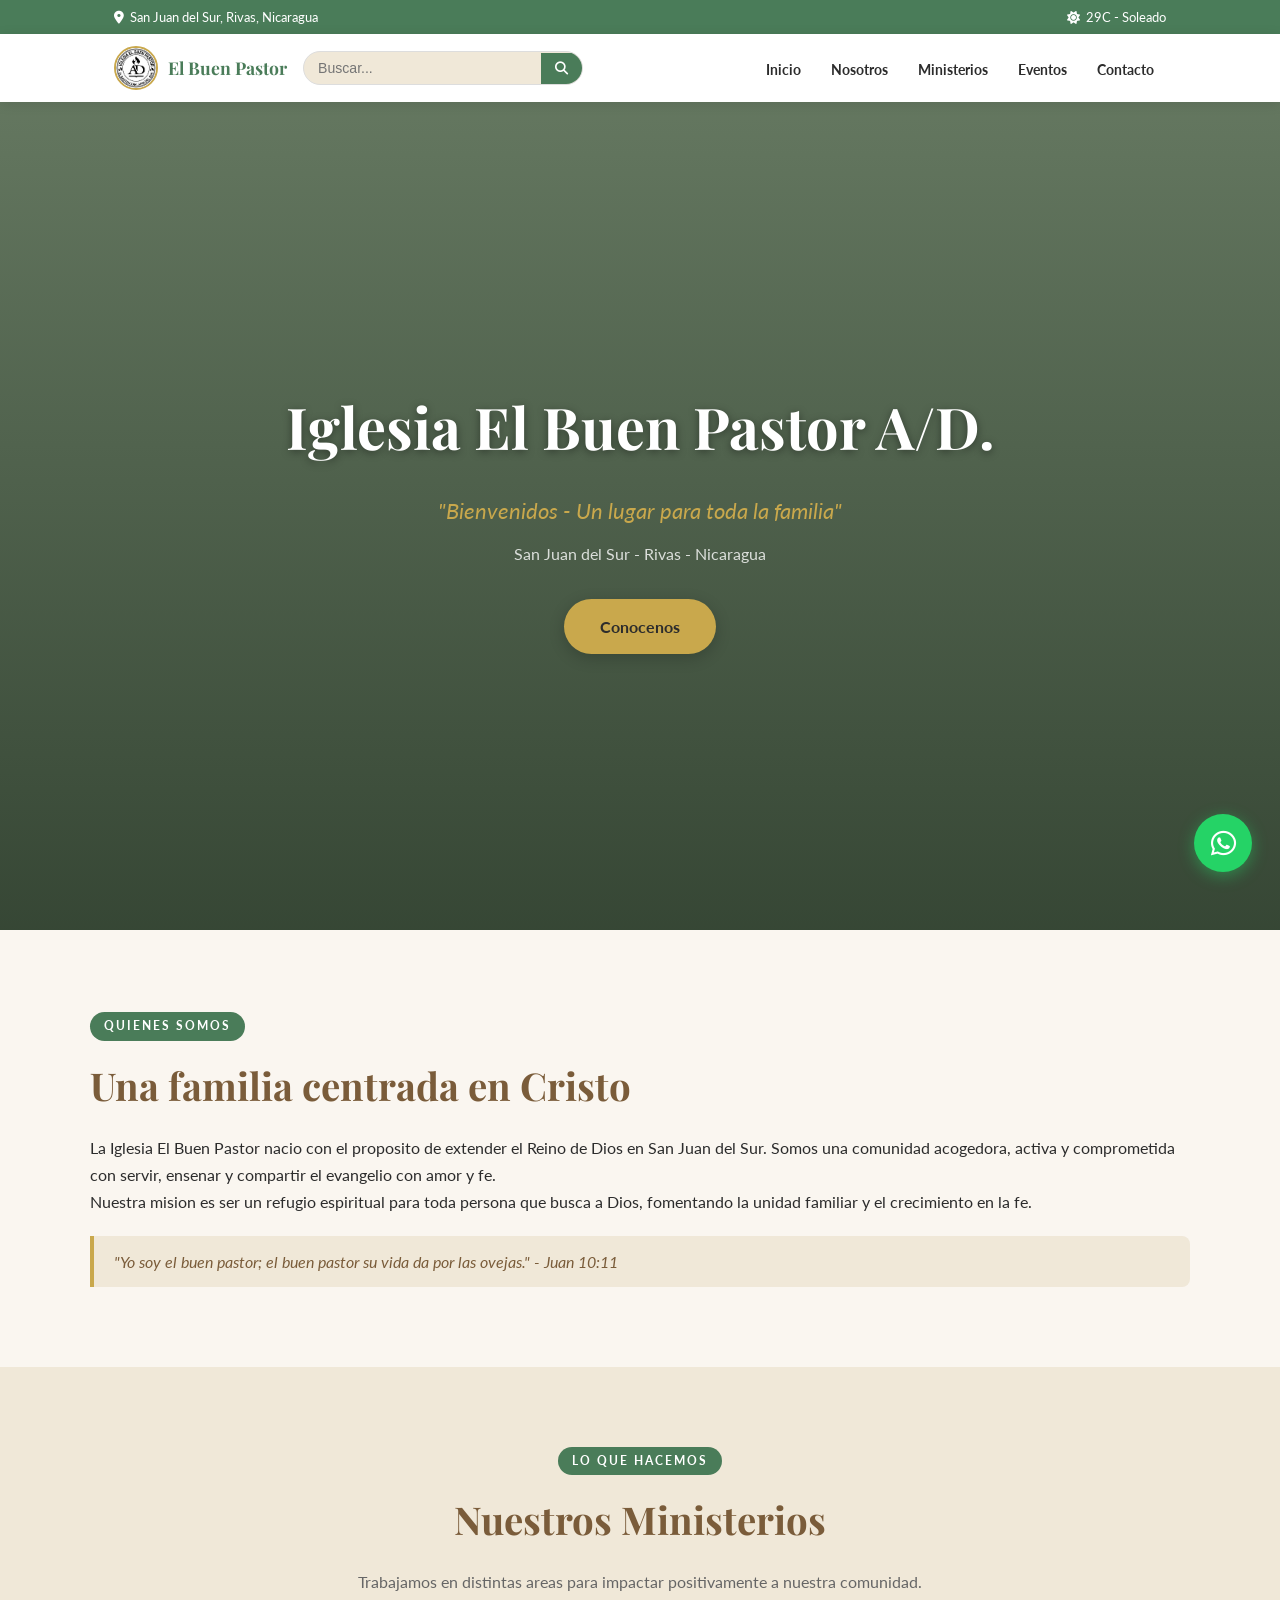
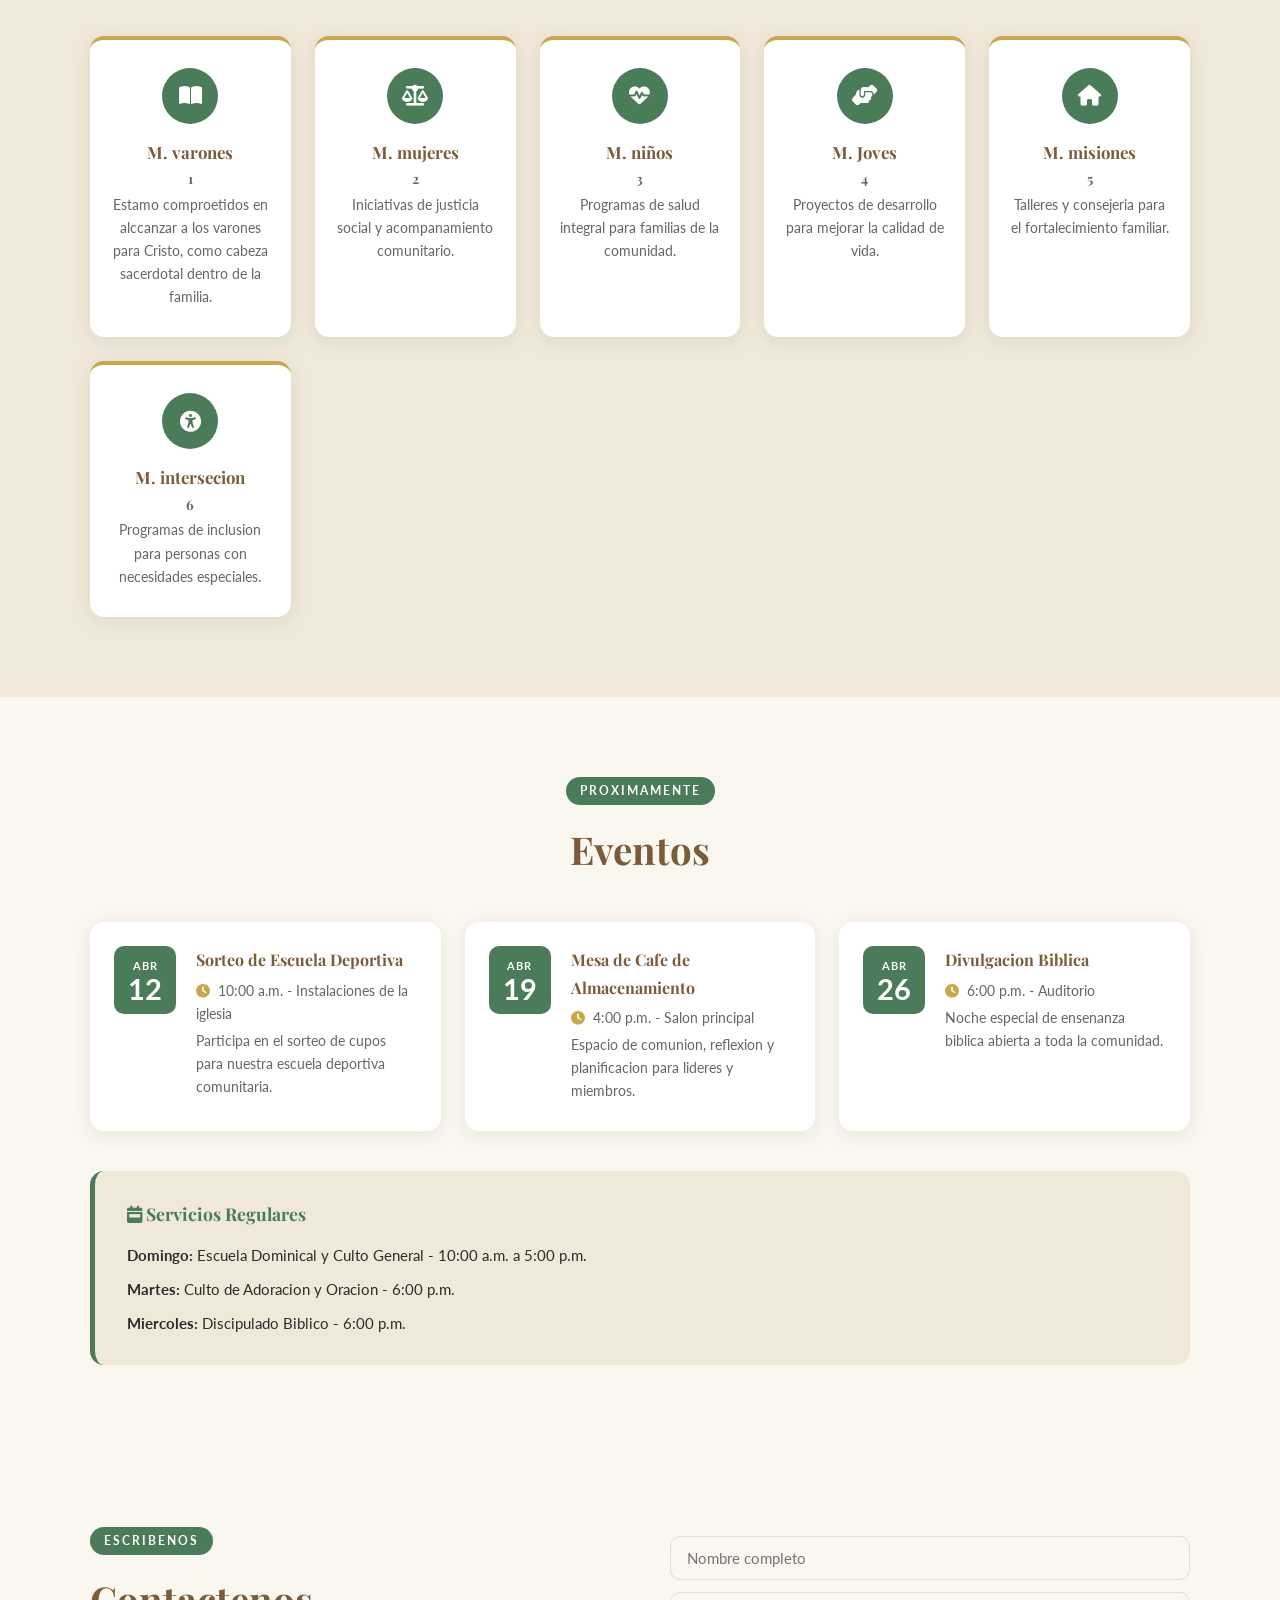
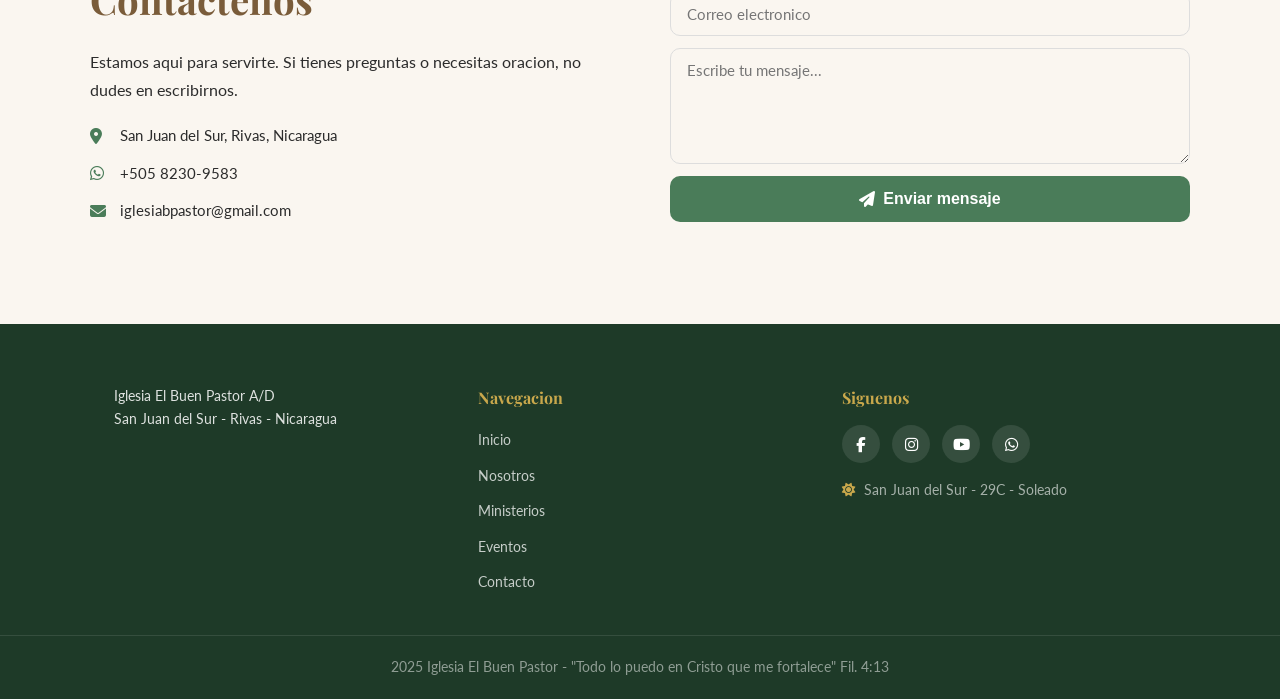
==== commit d31d4913: "descripción de los cambios" ====
--- a/index.html
+++ b/index.html
@@ -37,7 +37,7 @@
   </nav>
   <header id="inicio" class="hero">
     <div class="hero-overlay">
-      <h1>Iglesia El Buen Pastor A/D, jjhkjshkashgklahg</h1>
+      <h1>Iglesia El Buen Pastor A/D.</h1>
       <p class="hero-lema">"Bienvenidos - Un lugar para toda la familia"</p>
       <p class="hero-sub">San Juan del Sur - Rivas - Nicaragua</p>
       <a href="#nosotros" class="btn-hero">Conocenos</a>
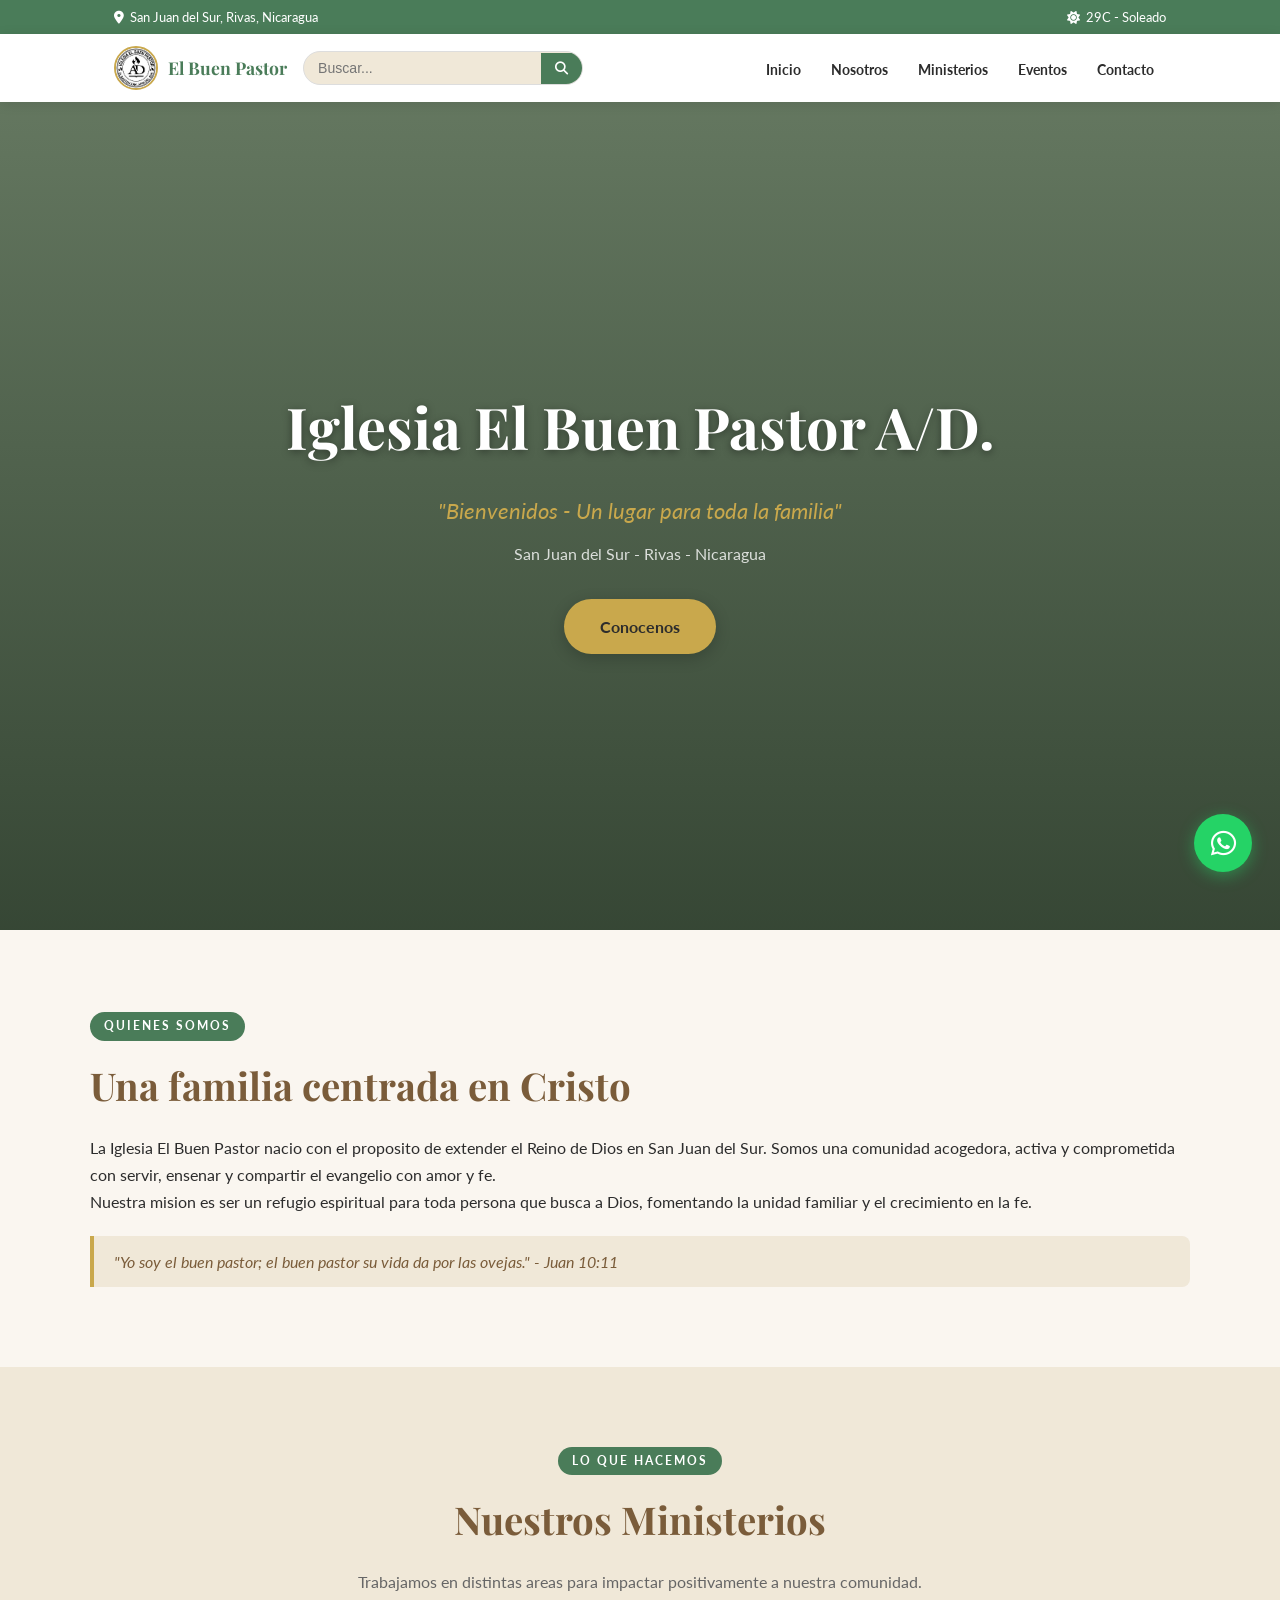
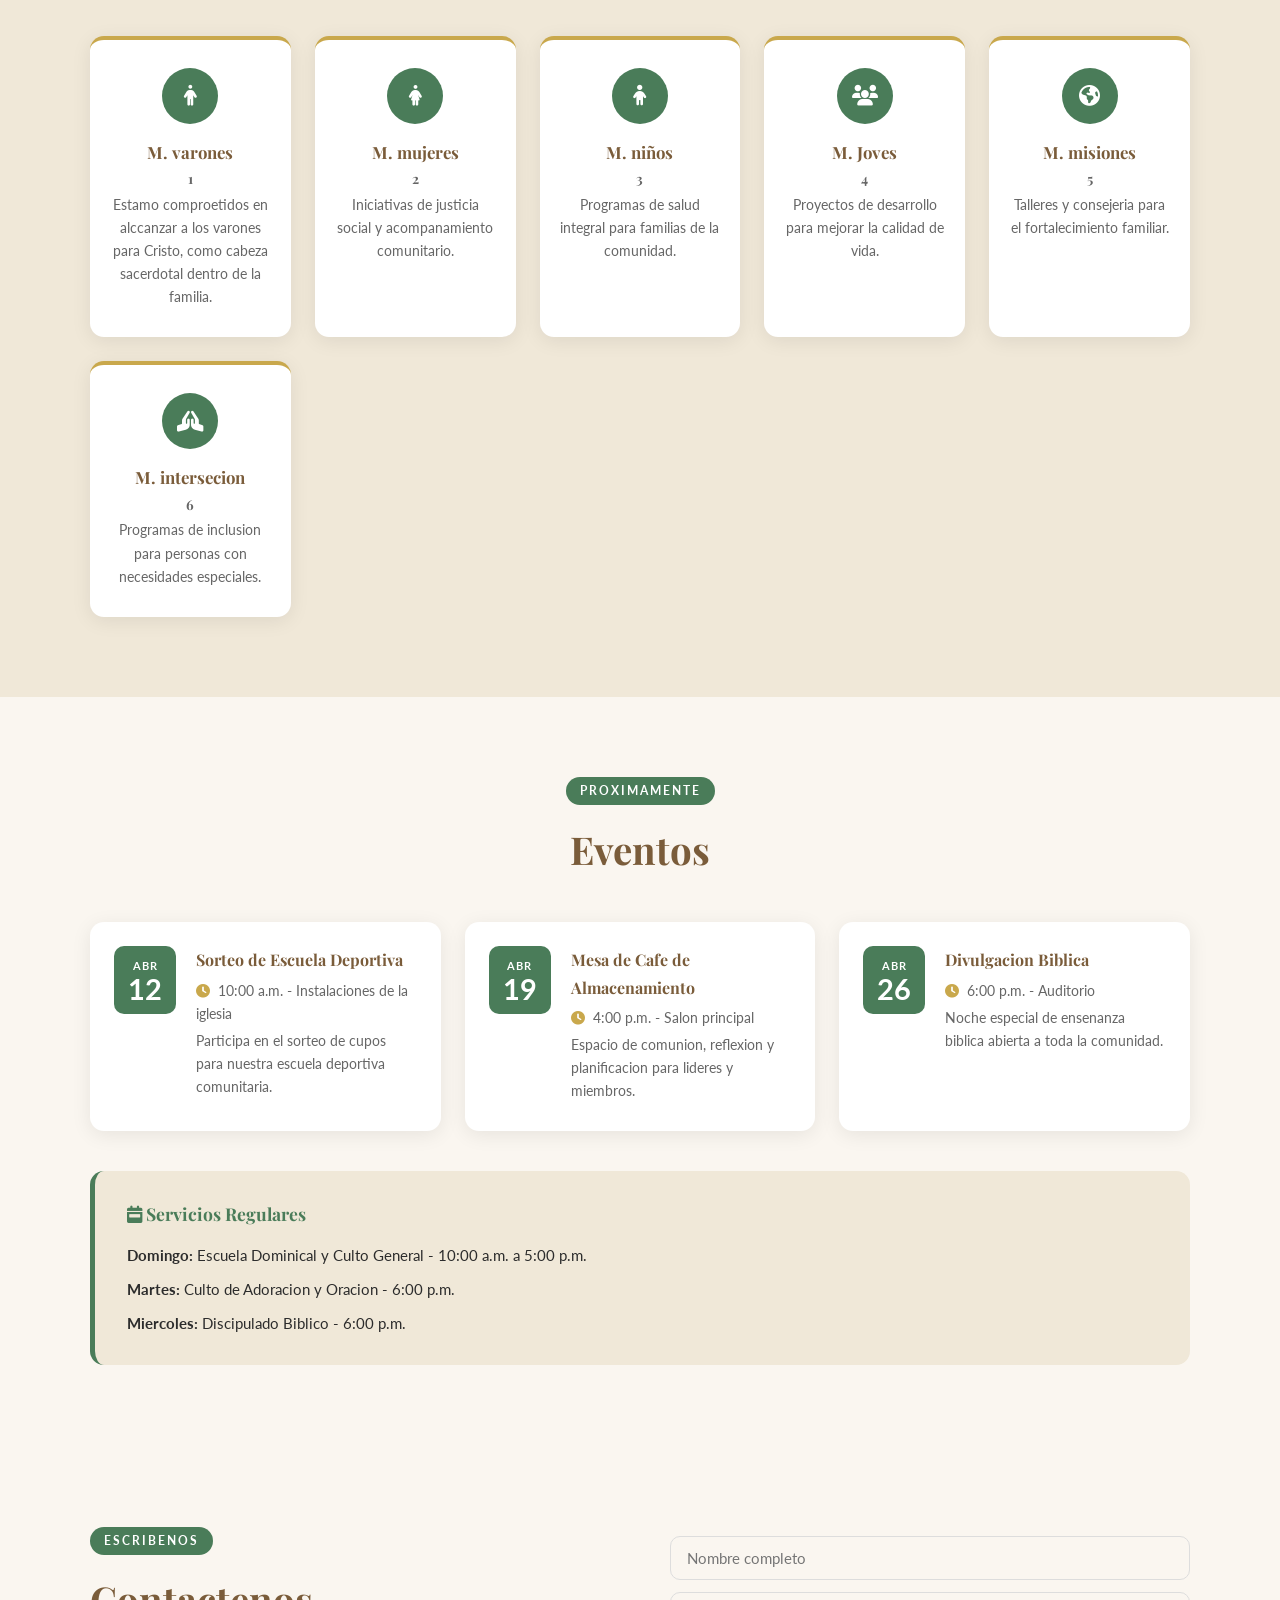
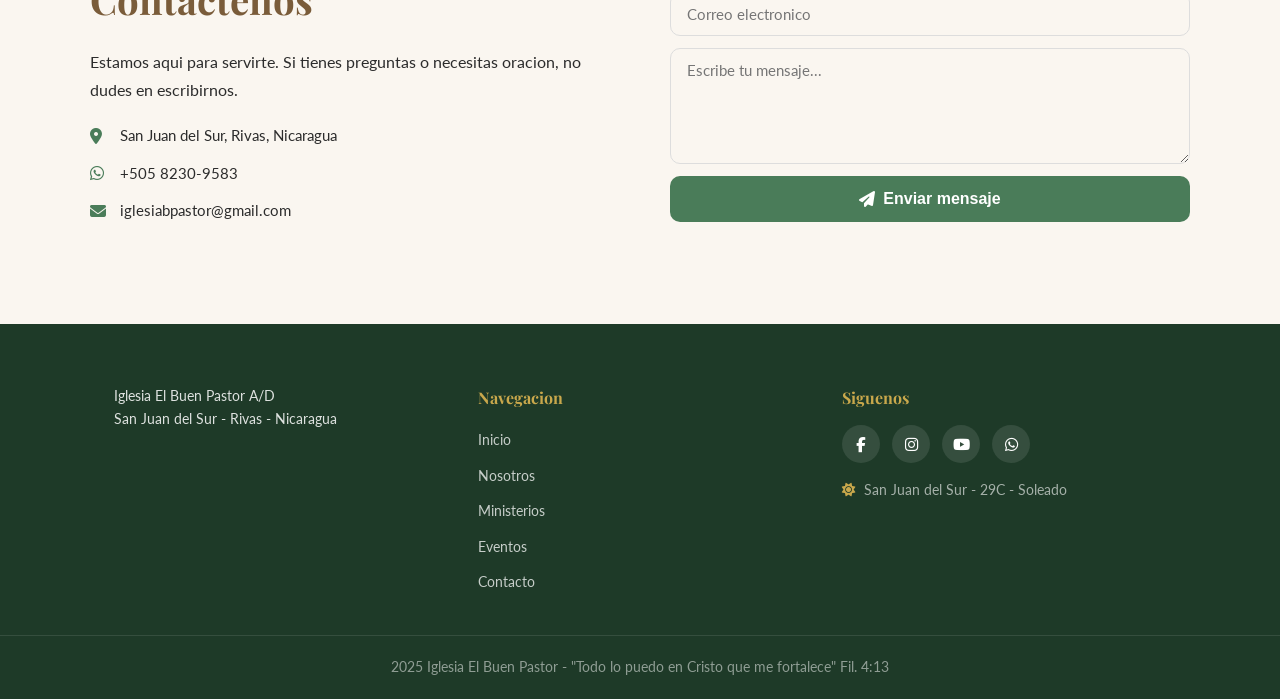
==== commit 08f2fcbe: "Actualizar iconos de ministerios con referencias visuales apropiadas" ====
--- a/index.html
+++ b/index.html
@@ -61,12 +61,12 @@
         <h2 class="center">Nuestros Ministerios</h2>
         <p class="center sub">Trabajamos en distintas areas para impactar positivamente a nuestra comunidad.</p>
         <div class="cards">
-          <div class="card"><div class="card-icon"><i class="fas fa-book-open"></i></div><h3>M. varones</h3><p class="card-num">1</p><p>Estamo comproetidos en alccanzar a los varones para Cristo, como cabeza sacerdotal dentro de la familia.</p></div>
-          <div class="card"><div class="card-icon"><i class="fas fa-balance-scale"></i></div><h3>M. mujeres</h3><p class="card-num">2</p><p>Iniciativas de justicia social y acompanamiento comunitario.</p></div>
-          <div class="card"><div class="card-icon"><i class="fas fa-heartbeat"></i></div><h3>M. niños</h3><p class="card-num">3</p><p>Programas de salud integral para familias de la comunidad.</p></div>
-          <div class="card"><div class="card-icon"><i class="fas fa-hands-helping"></i></div><h3>M. Joves</h3><p class="card-num">4</p><p>Proyectos de desarrollo para mejorar la calidad de vida.</p></div>
-          <div class="card"><div class="card-icon"><i class="fas fa-home"></i></div><h3>M. misiones</h3><p class="card-num">5</p><p>Talleres y consejeria para el fortalecimiento familiar.</p></div>
-          <div class="card"><div class="card-icon"><i class="fas fa-universal-access"></i></div><h3>M. intersecion</h3><p class="card-num">6</p><p>Programas de inclusion para personas con necesidades especiales.</p></div>
+          <div class="card"><div class="card-icon"><i class="fas fa-male"></i></div><h3>M. varones</h3><p class="card-num">1</p><p>Estamo comproetidos en alccanzar a los varones para Cristo, como cabeza sacerdotal dentro de la familia.</p></div>
+          <div class="card"><div class="card-icon"><i class="fas fa-female"></i></div><h3>M. mujeres</h3><p class="card-num">2</p><p>Iniciativas de justicia social y acompanamiento comunitario.</p></div>
+          <div class="card"><div class="card-icon"><i class="fas fa-child"></i></div><h3>M. niños</h3><p class="card-num">3</p><p>Programas de salud integral para familias de la comunidad.</p></div>
+          <div class="card"><div class="card-icon"><i class="fas fa-users"></i></div><h3>M. Joves</h3><p class="card-num">4</p><p>Proyectos de desarrollo para mejorar la calidad de vida.</p></div>
+          <div class="card"><div class="card-icon"><i class="fas fa-globe-americas"></i></div><h3>M. misiones</h3><p class="card-num">5</p><p>Talleres y consejeria para el fortalecimiento familiar.</p></div>
+          <div class="card"><div class="card-icon"><i class="fas fa-praying-hands"></i></div><h3>M. intersecion</h3><p class="card-num">6</p><p>Programas de inclusion para personas con necesidades especiales.</p></div>
         </div>
       </div>
     </section>
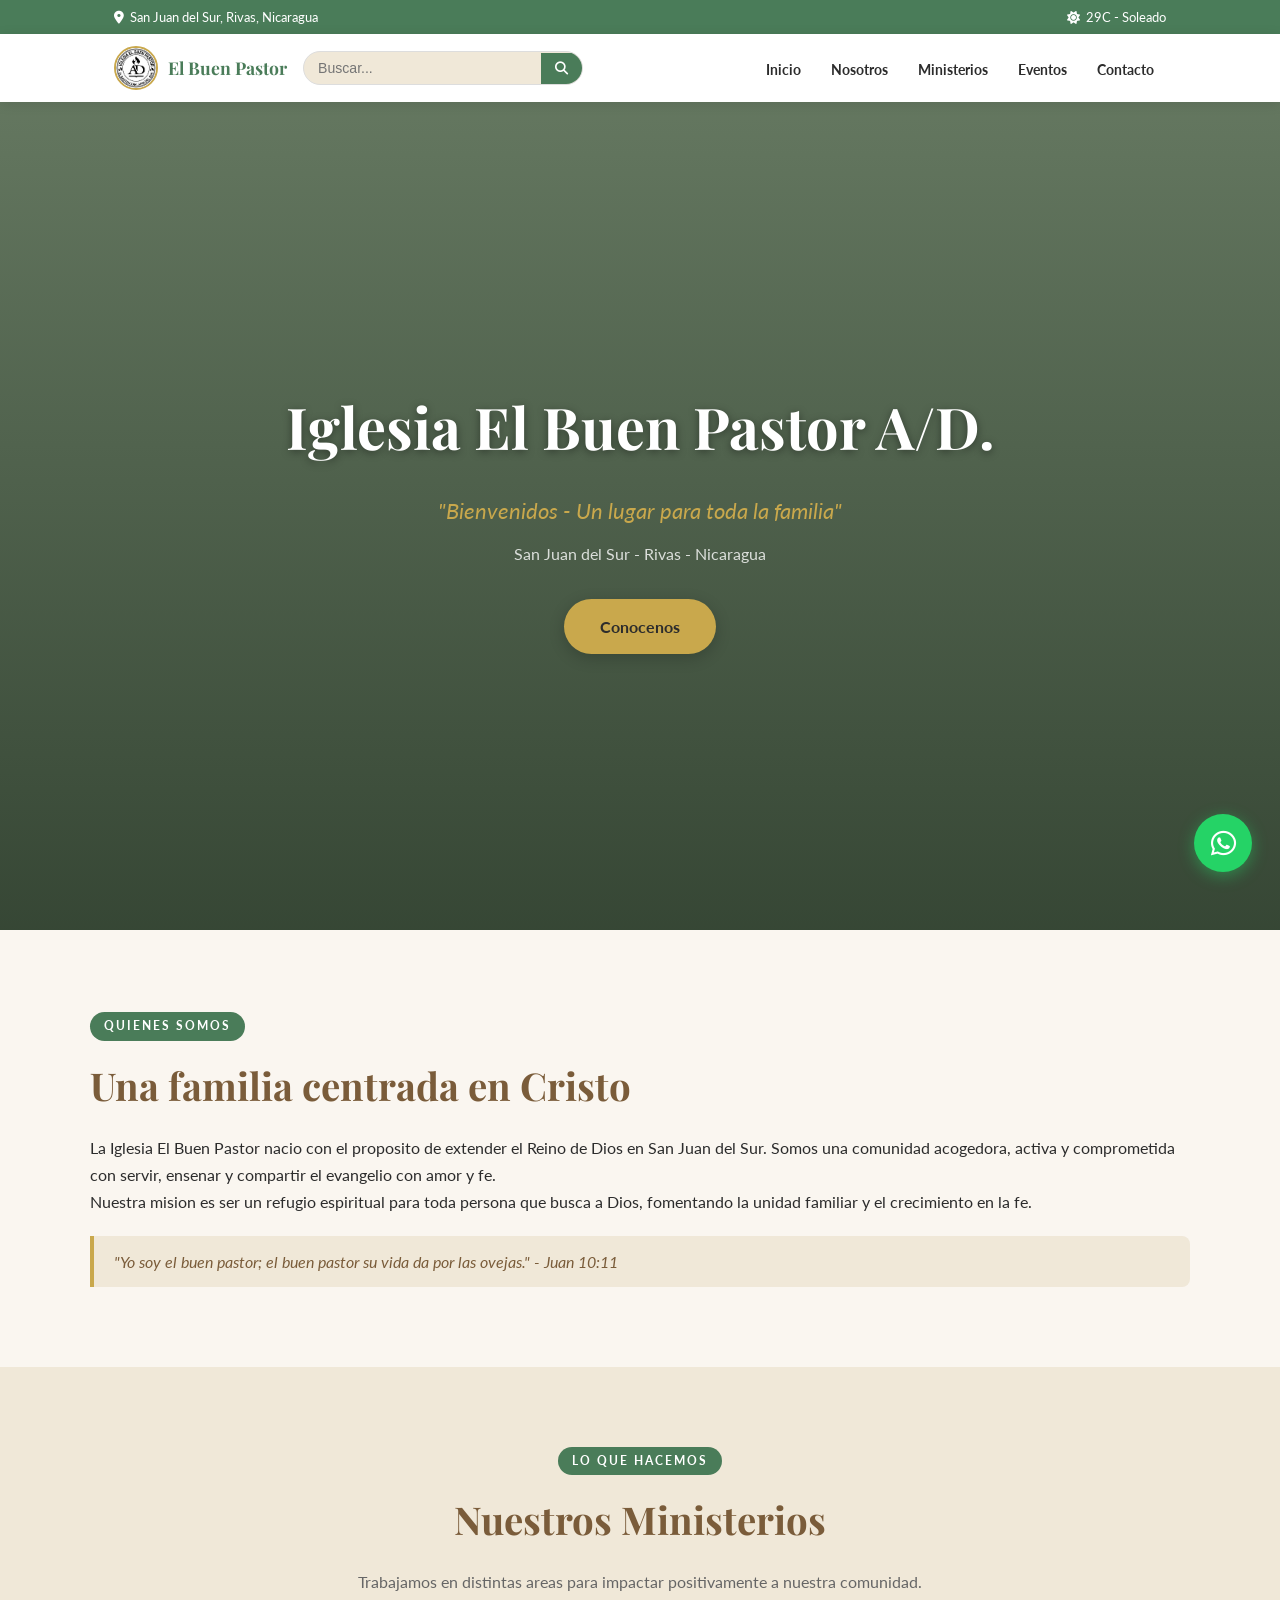
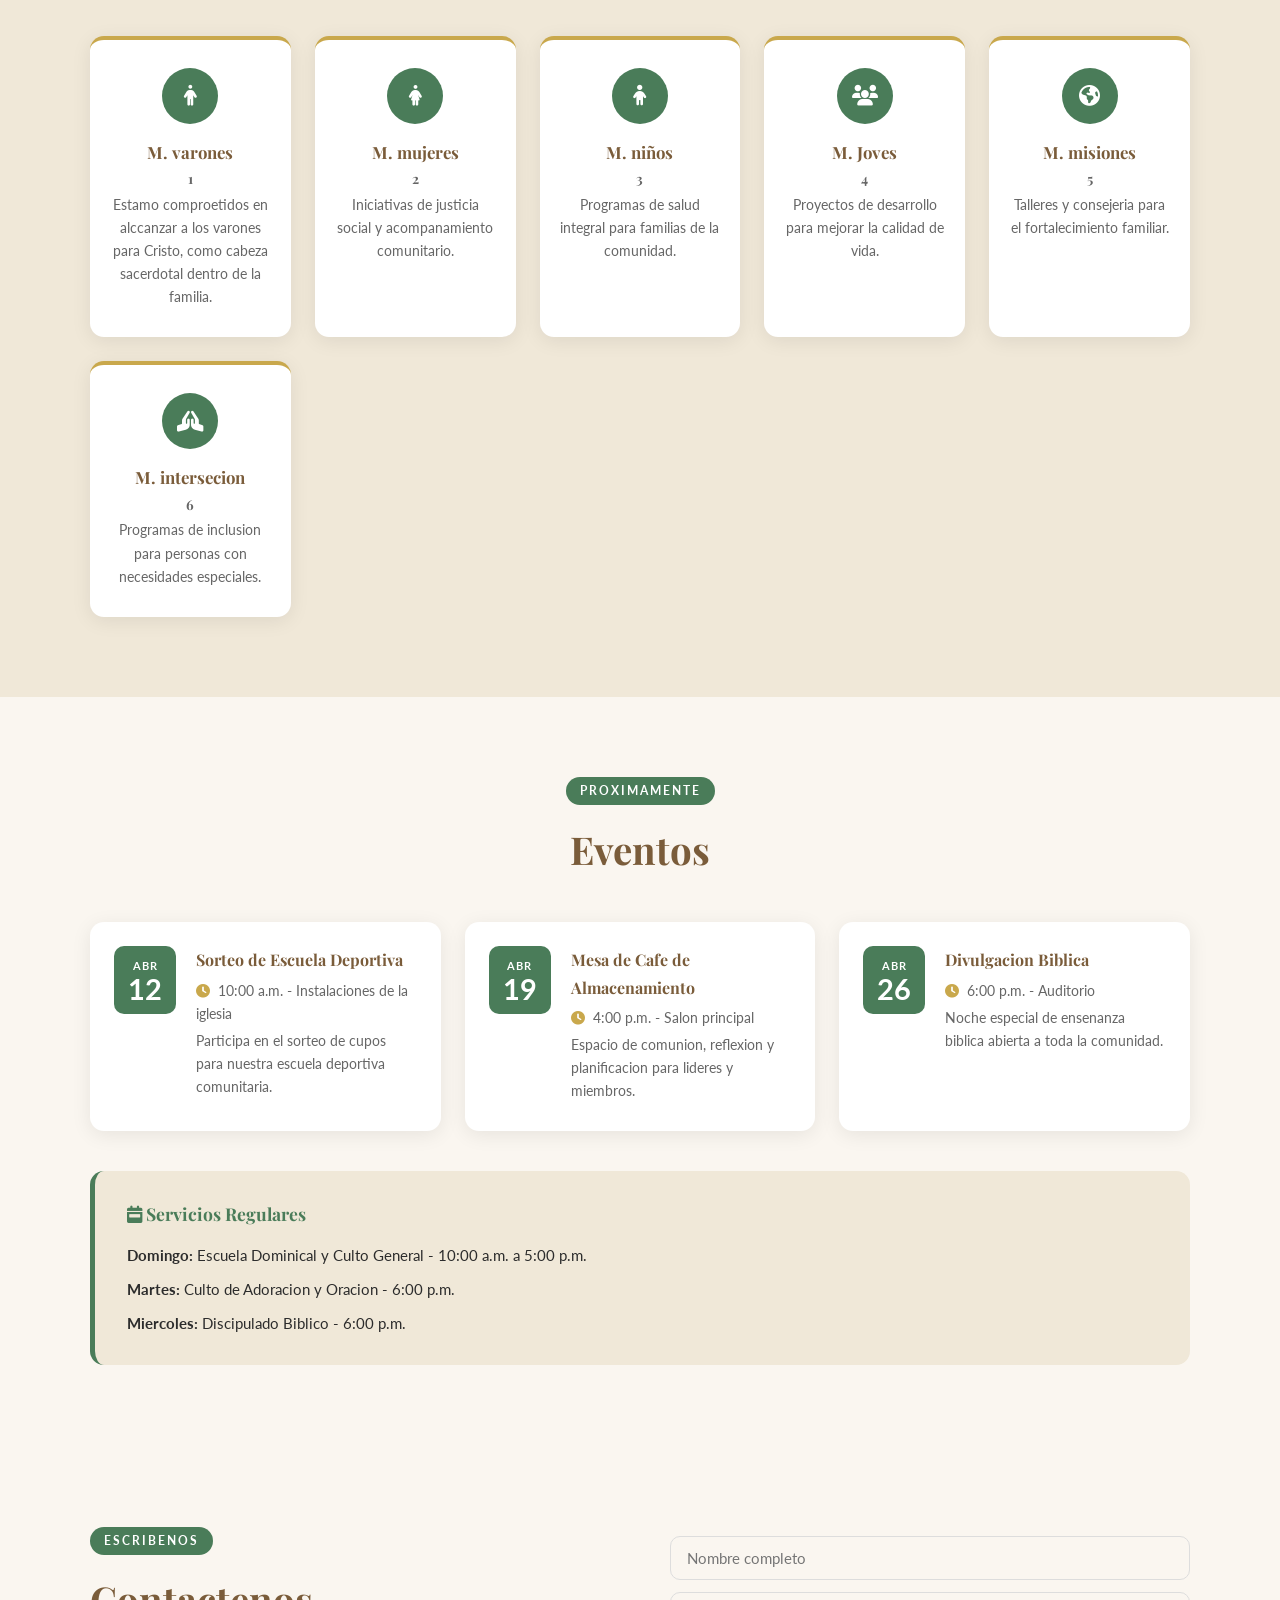
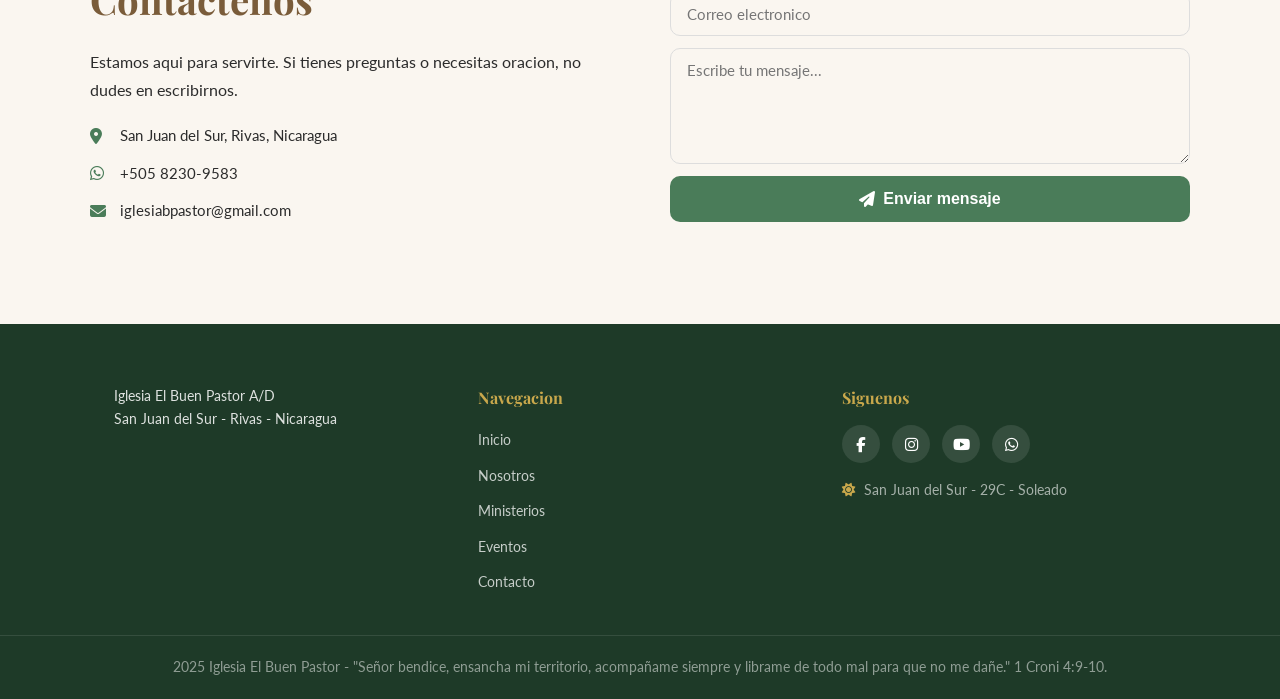
==== commit e84c1690: "Actualizar cambios en index.html" ====
--- a/index.html
+++ b/index.html
@@ -140,7 +140,7 @@
       </div>
     </div>
     <div class="footer-bottom">
-      <p>2025 Iglesia El Buen Pastor - "Todo lo puedo en Cristo que me fortalece" Fil. 4:13</p>
+      <p>2025 Iglesia El Buen Pastor - "Señor bendice, ensancha mi territorio, acompañame siempre y librame de todo mal para que no me dañe." 1 Croni 4:9-10.</p>
     </div>
   </footer>
   <a href="https://wa.me/50582309583" target="_blank" class="whatsapp-float" aria-label="Contactar por WhatsApp">
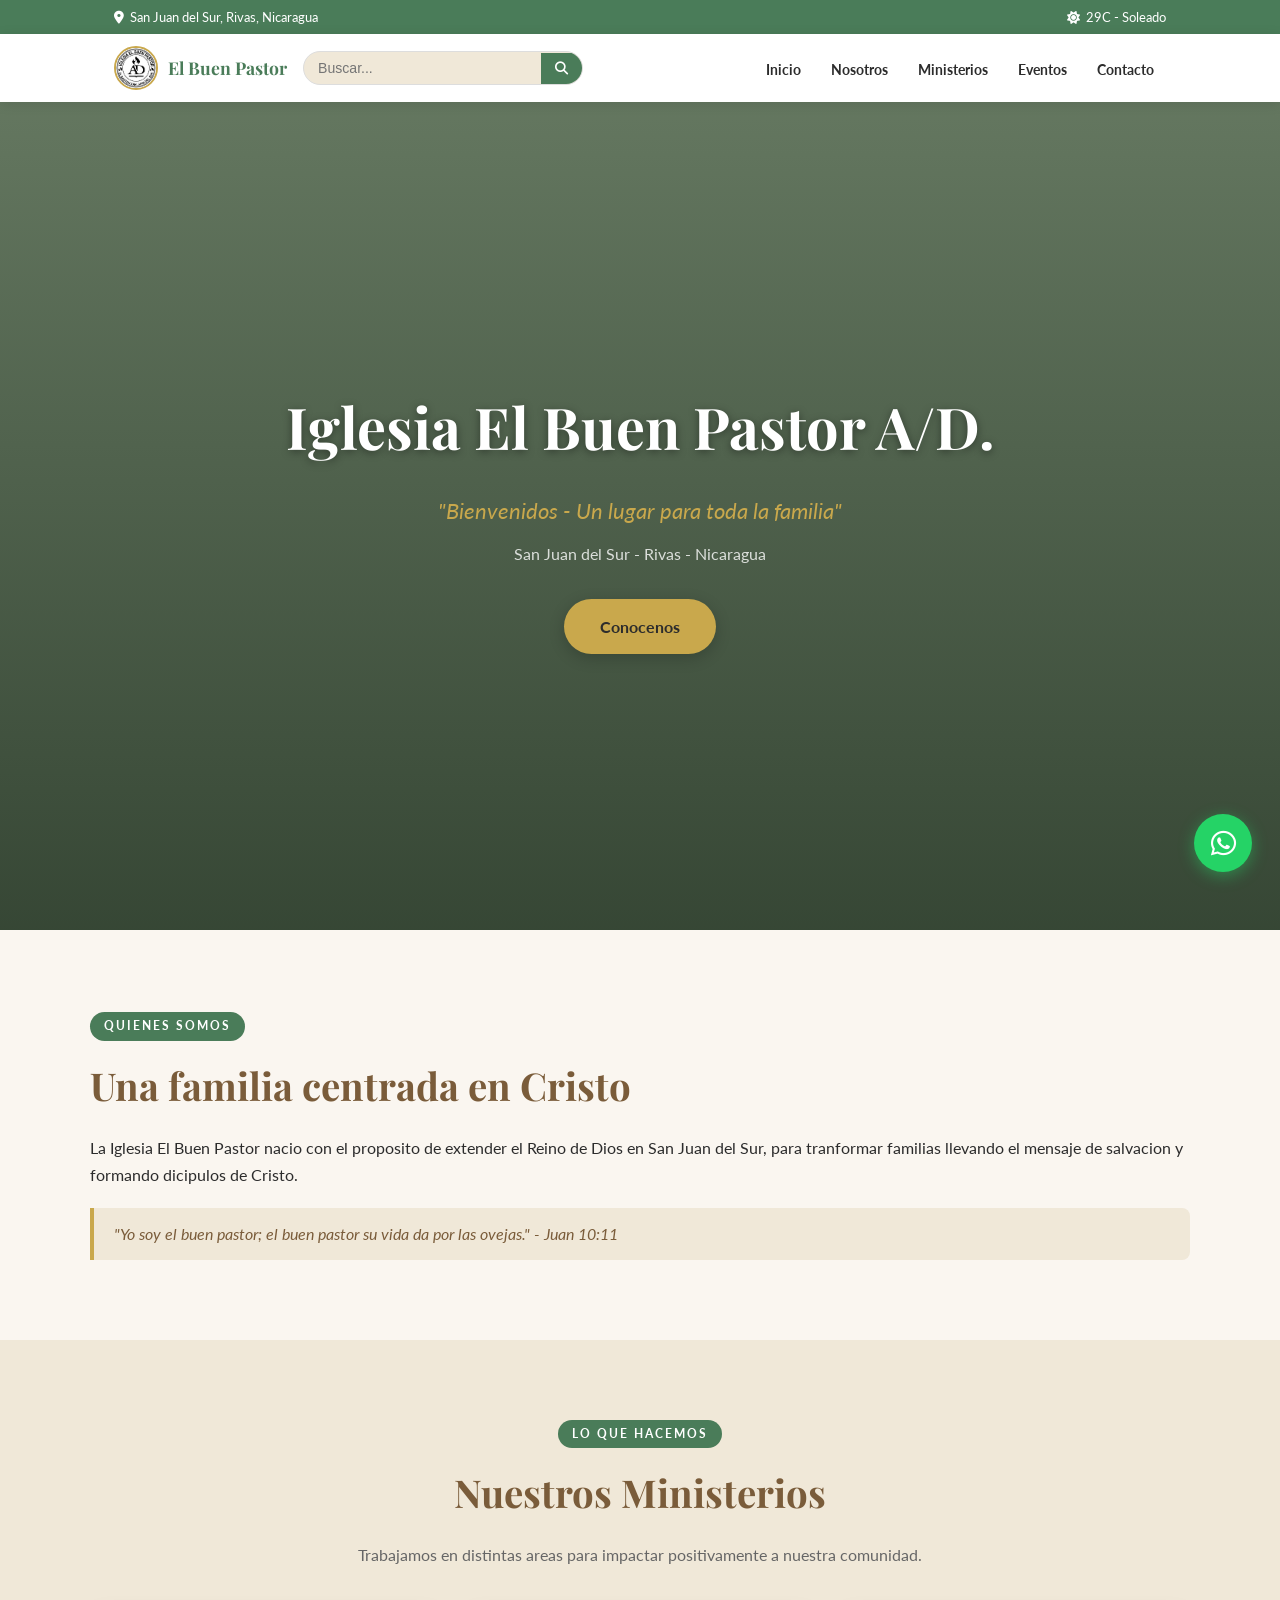
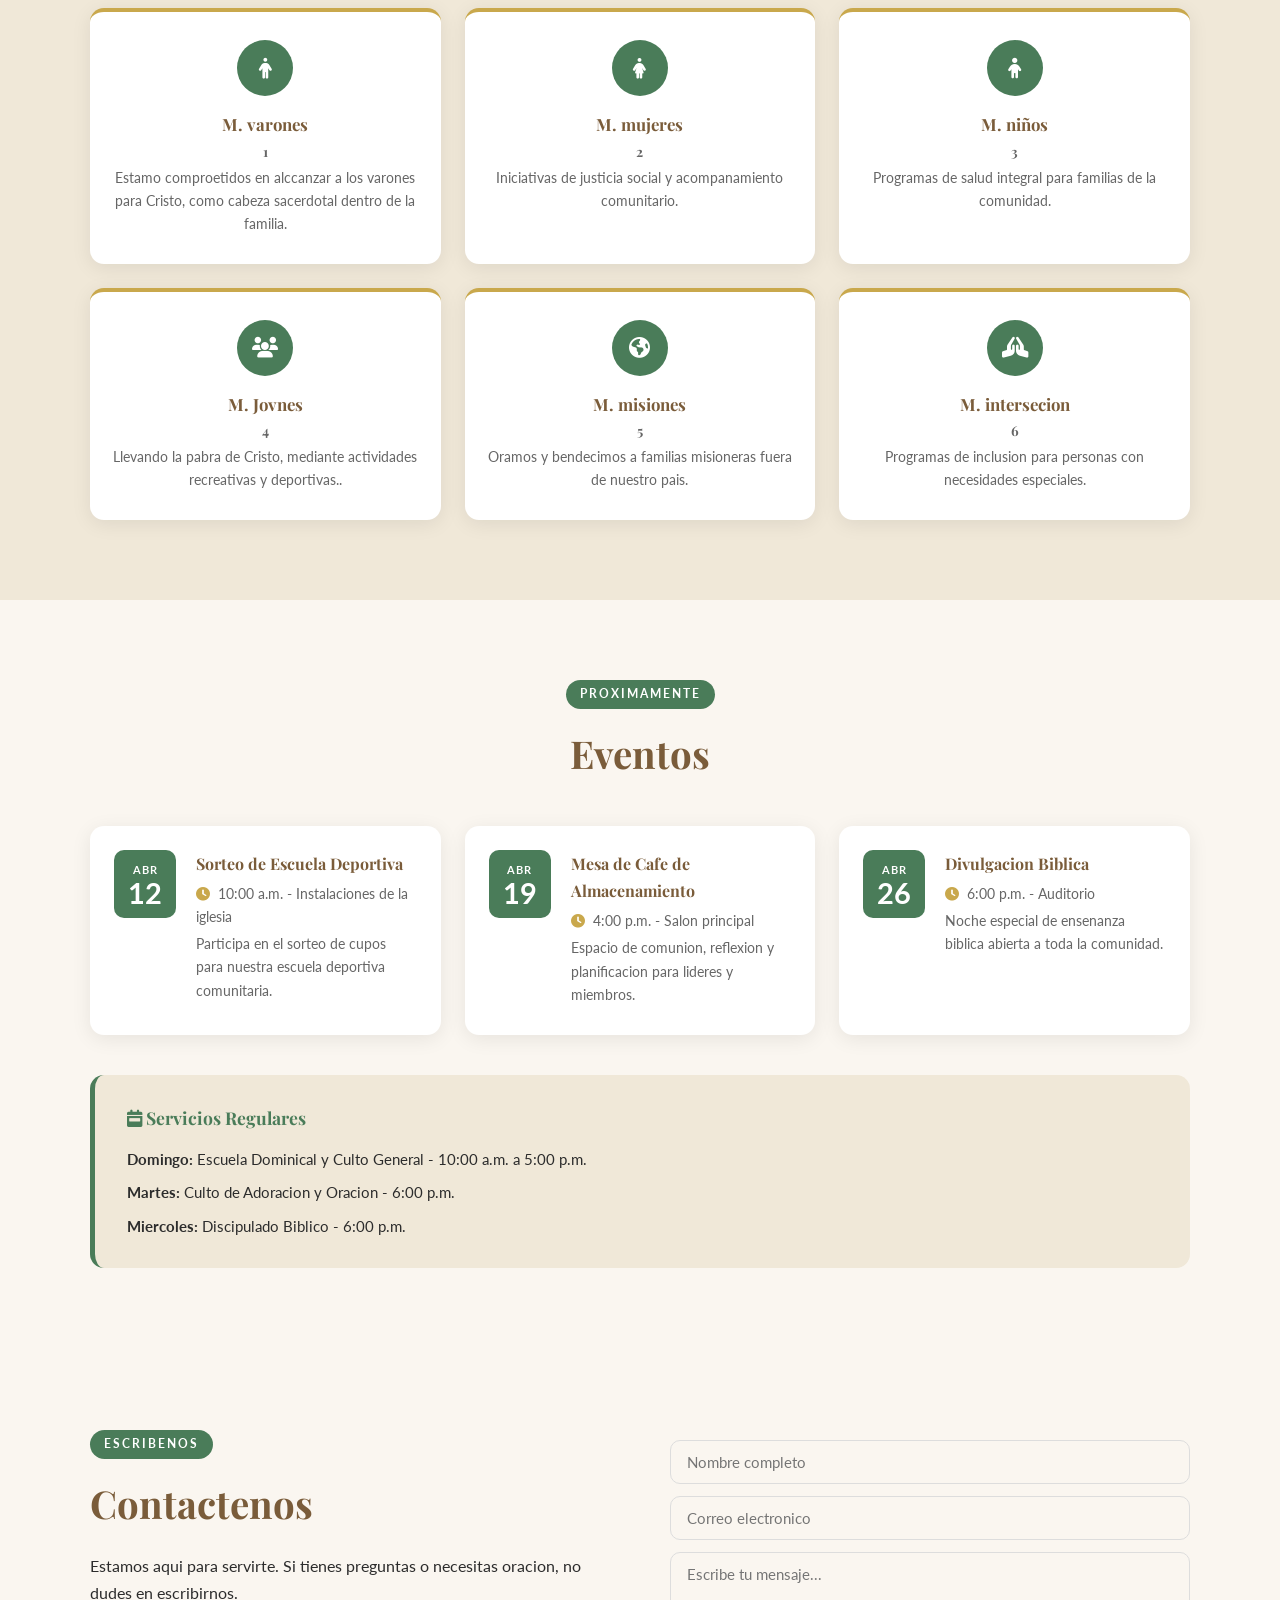
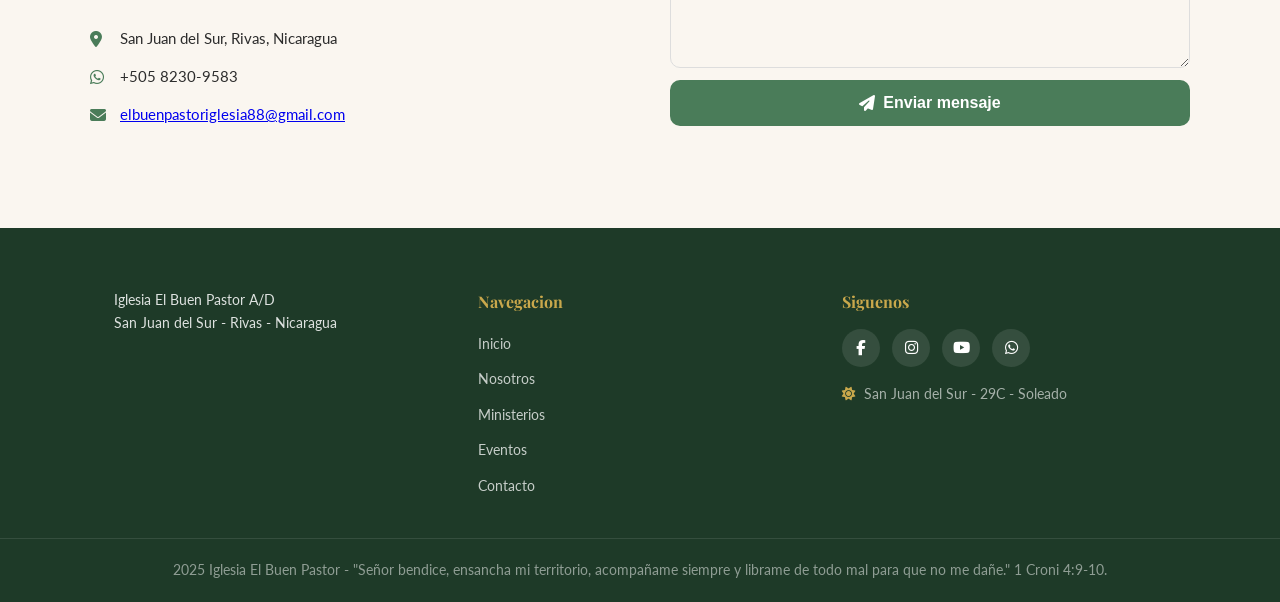
==== commit b593ef08: "Ajustar grid ministerios a 3 columnas y actualizar correo de contacto" ====
--- a/index.html
+++ b/index.html
@@ -49,8 +49,8 @@
         <div class="col-text">
           <span class="label">Quienes somos</span>
           <h2>Una familia centrada en Cristo</h2>
-          <p>La Iglesia El Buen Pastor nacio con el proposito de extender el Reino de Dios en San Juan del Sur. Somos una comunidad acogedora, activa y comprometida con servir, ensenar y compartir el evangelio con amor y fe.</p>
-          <p>Nuestra mision es ser un refugio espiritual para toda persona que busca a Dios, fomentando la unidad familiar y el crecimiento en la fe.</p>
+          <p>La Iglesia El Buen Pastor nacio con el proposito de extender el Reino de Dios en San Juan del Sur, para tranformar familias llevando el mensaje de salvacion y formando dicipulos de Cristo. </p>
+          
           <blockquote>"Yo soy el buen pastor; el buen pastor su vida da por las ovejas." - Juan 10:11</blockquote>
         </div>
       </div>
@@ -64,8 +64,8 @@
           <div class="card"><div class="card-icon"><i class="fas fa-male"></i></div><h3>M. varones</h3><p class="card-num">1</p><p>Estamo comproetidos en alccanzar a los varones para Cristo, como cabeza sacerdotal dentro de la familia.</p></div>
           <div class="card"><div class="card-icon"><i class="fas fa-female"></i></div><h3>M. mujeres</h3><p class="card-num">2</p><p>Iniciativas de justicia social y acompanamiento comunitario.</p></div>
           <div class="card"><div class="card-icon"><i class="fas fa-child"></i></div><h3>M. niños</h3><p class="card-num">3</p><p>Programas de salud integral para familias de la comunidad.</p></div>
-          <div class="card"><div class="card-icon"><i class="fas fa-users"></i></div><h3>M. Joves</h3><p class="card-num">4</p><p>Proyectos de desarrollo para mejorar la calidad de vida.</p></div>
-          <div class="card"><div class="card-icon"><i class="fas fa-globe-americas"></i></div><h3>M. misiones</h3><p class="card-num">5</p><p>Talleres y consejeria para el fortalecimiento familiar.</p></div>
+          <div class="card"><div class="card-icon"><i class="fas fa-users"></i></div><h3>M. Jovnes</h3><p class="card-num">4</p><p>Llevando la pabra de Cristo, mediante actividades recreativas y deportivas..</p></div>
+          <div class="card"><div class="card-icon"><i class="fas fa-globe-americas"></i></div><h3>M. misiones</h3><p class="card-num">5</p><p>Oramos y bendecimos a familias misioneras fuera de nuestro pais.</p></div>
           <div class="card"><div class="card-icon"><i class="fas fa-praying-hands"></i></div><h3>M. intersecion</h3><p class="card-num">6</p><p>Programas de inclusion para personas con necesidades especiales.</p></div>
         </div>
       </div>
@@ -98,14 +98,14 @@
           <ul class="contact-info">
             <li><i class="fas fa-map-marker-alt"></i> San Juan del Sur, Rivas, Nicaragua</li>
             <li><i class="fab fa-whatsapp"></i> +505 8230-9583</li>
-            <li><i class="fas fa-envelope"></i> iglesiabpastor@gmail.com</li>
+            <li><i class="fas fa-envelope"></i> <a href="mailto:elbuenpastoriglesia88@gmail.com">elbuenpastoriglesia88@gmail.com</a></li>
           </ul>
         </div>
         <div class="col-form">
-          <form id="contactForm">
-            <input type="text" id="nombre" placeholder="Nombre completo" required>
-            <input type="email" id="email" placeholder="Correo electronico" required>
-            <textarea id="mensaje" rows="5" placeholder="Escribe tu mensaje..." required></textarea>
+          <form id="contactForm" action="https://formspree.io/f/mreojbyb" method="POST">
+            <input type="text" id="nombre" name="nombre" placeholder="Nombre completo" required>
+            <input type="email" id="email" name="email" placeholder="Correo electronico" required>
+            <textarea id="mensaje" name="mensaje" rows="5" placeholder="Escribe tu mensaje..." required></textarea>
             <button type="submit"><i class="fas fa-paper-plane"></i> Enviar mensaje</button>
           </form>
           <p id="confirmacion"></p>
--- a/style.css
+++ b/style.css
@@ -242,9 +242,15 @@
 /* ===== CARDS (MINISTERIOS) ===== */
 .cards {
   display: grid;
-  grid-template-columns: repeat(auto-fit, minmax(200px, 1fr));
+  grid-template-columns: repeat(3, 1fr);
   gap: 24px;
   margin-top: 40px;
+}
+@media (max-width: 768px) {
+  .cards { grid-template-columns: repeat(2, 1fr); }
+}
+@media (max-width: 480px) {
+  .cards { grid-template-columns: 1fr; }
 }
 .card {
   background: var(--white);
